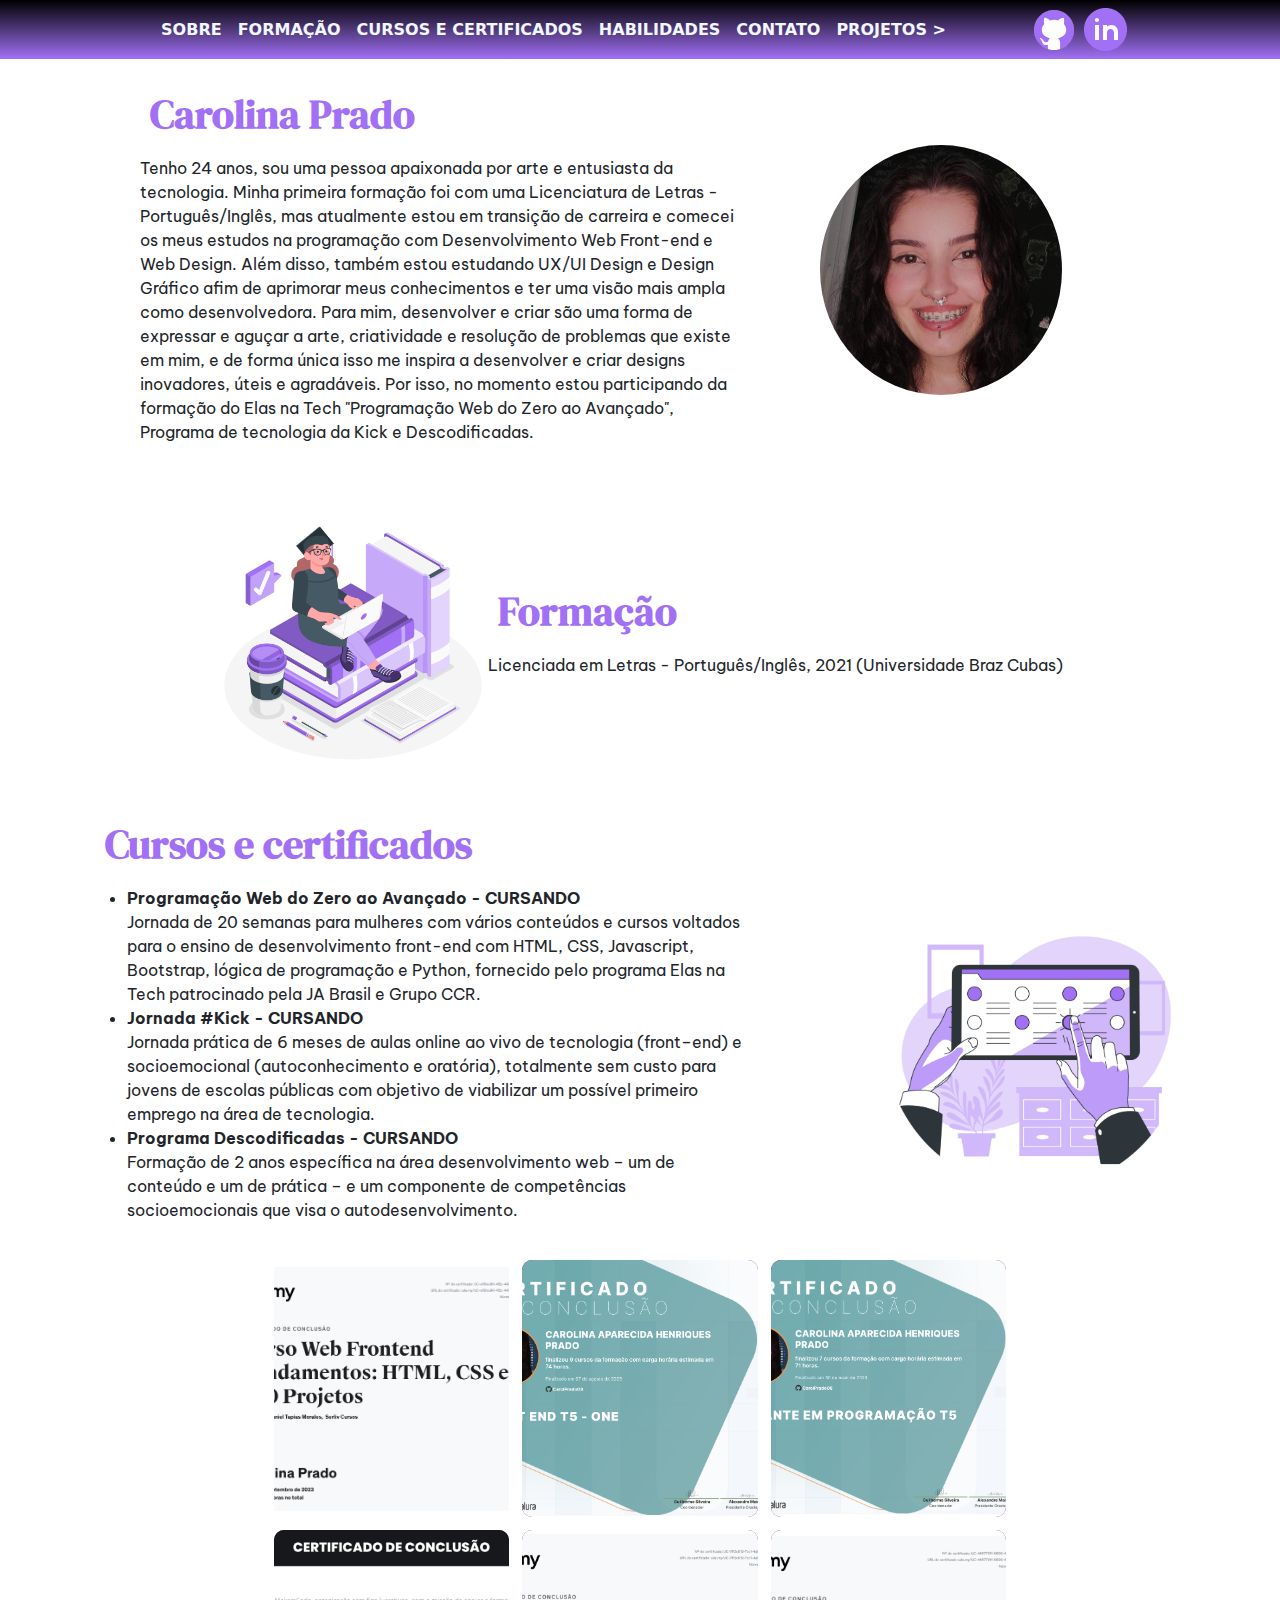
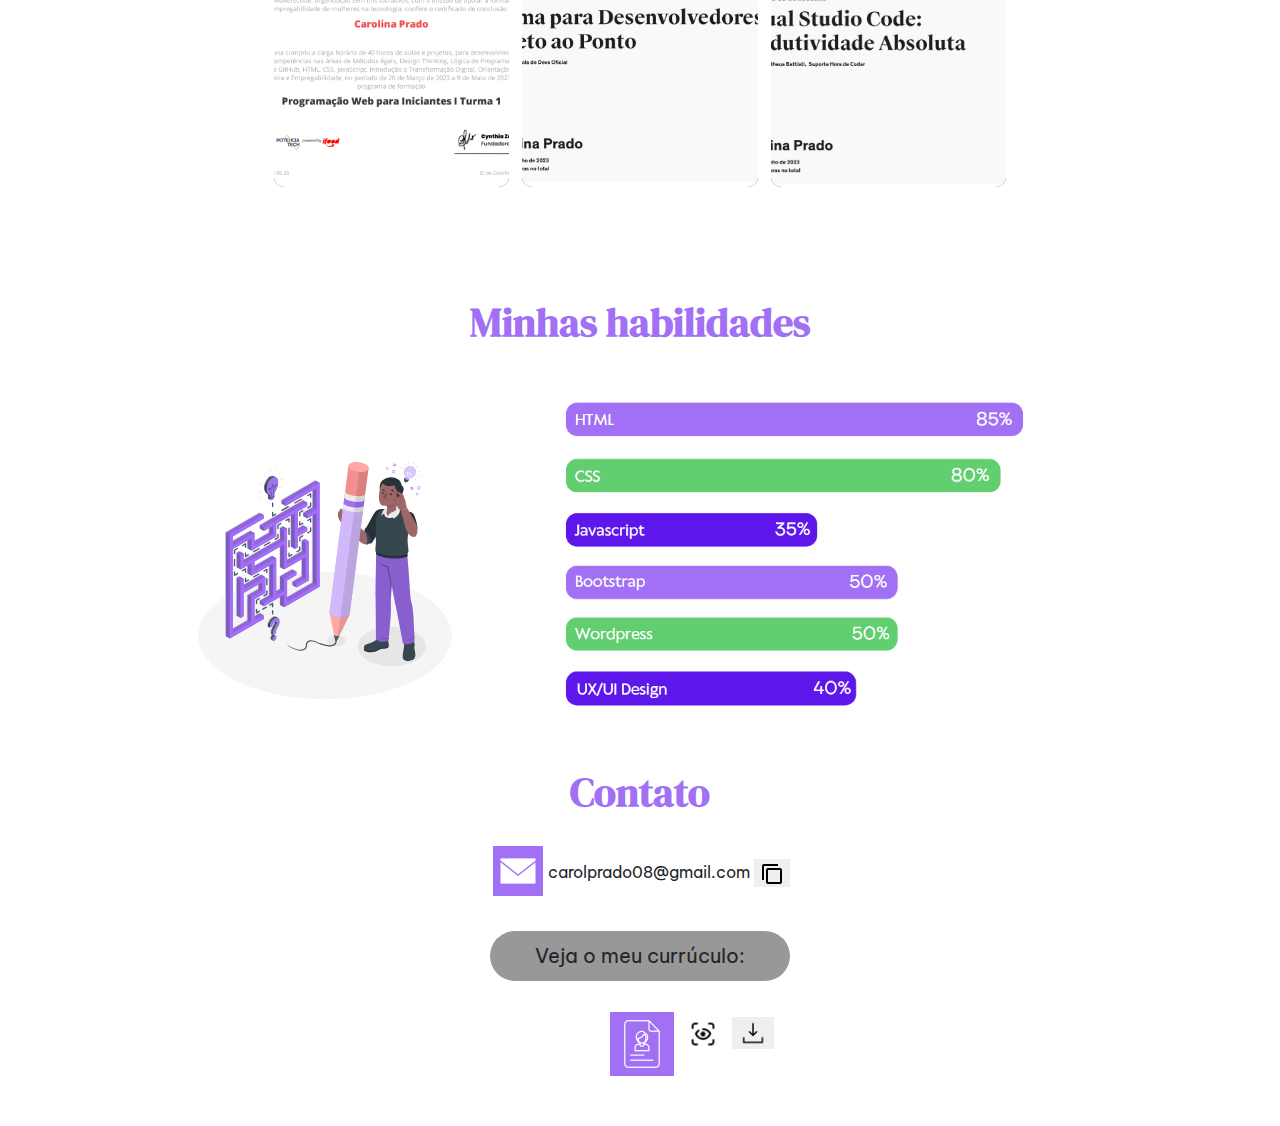
==== index.html @ a7ae8fd6 "concerto da galeria de certificados" ====
<!DOCTYPE html>
<html lang="pt-br">
<head>
    <meta charset="UTF-8">
    <meta name="viewport" content="width=device-width, initial-scale=1.0">

    <title>Portifólio</title>

    <link rel="stylesheet" href="css/bootstrap.min.css">
    <script src="js/bootstrap.bundle.min.js"></script>

    <link rel="stylesheet" href="css/style.css">
    <script src="js/galeria-modal.js" defer></script>
    <script src="js/index.js"></script>

</head>

<body>

     <nav class="navbar navbar-expand-lg" style="background-image: linear-gradient( #000000, #A170F5); position: fixed; top: 0; left: 0;  width: 100%;">
            <div class="container">
    
                
    
                <button class="navbar-toggler" type="button" data-bs-toggle="collapse" data-bs-target="#nav_link" aria-controls="nav_link" aria-expanded="false" aria-label="Toggle navigation">
                    <span class="navbar-toggler-icon"></span>
                </button>
    
                <div class="collapse navbar-collapse" id="nav_link">
                    <ul class="navbar-nav">
    
                        <li class="nav-item">
                            <a href="#sobre_mim" class="nav-link">SOBRE</a>
                        </li>
                        <li class="nav-item">
                            <a href="#formacao" class="nav-link">FORMAÇÃO</a>
                        </li>
                        <li class="nav-item">
                            <a href="#cursos" class="nav-link">CURSOS E CERTIFICADOS</a>
                        </li>
                        <li class="nav-item">
                            <a href="#habilidades" class="nav-link">HABILIDADES</a>
                        </li>
                        <li class="nav-item">
                            <a href="#contatos" class="nav-link">CONTATO</a>
                        </li>
                        <li class="nav-item">
                            <a href="projetos.html" class="nav-link last">PROJETOS ></a>
                        </li>
                    </ul>

                    <a href="https://github.com/CarolPrado08" target="_blank" rel="noopener noreferrer"><img src="img/github-icon.png" class="icon-in"></a>
                    <a href="https://www.linkedin.com/in/carolina-prado-3954a4195/" target="_blank" rel="noopener noreferrer"><img src="img/linkedin-icon.png" class="icon-git"></a>
    
                </div>
            </div>
        </nav>

        <!-- Sobre mim: -->

        <div id="sobre_mim">
            <div>
                <h1 class="title">Carolina Prado</h1>
                <p class="text_sobre-mim">Tenho 24 anos, sou uma pessoa apaixonada por arte e entusiasta da tecnologia. Minha primeira formação foi com uma Licenciatura de Letras - Português/Inglês, mas atualmente estou em transição de carreira e comecei os meus estudos na programação com Desenvolvimento Web Front-end e Web Design. Além disso, também estou estudando UX/UI Design e Design Gráfico afim de aprimorar meus conhecimentos e ter uma visão mais ampla como desenvolvedora. Para mim, desenvolver e criar são uma forma de expressar e aguçar a arte, criatividade e resolução de problemas que existe em mim, e de forma única isso me inspira a desenvolver e criar designs inovadores, úteis e agradáveis. Por isso, no momento estou participando da formação do Elas na Tech "Programação Web do Zero ao Avançado", Programa de tecnologia da Kick e Descodificadas.
                </p>
            </div>
            <img src="img/minha-foto.jpeg" class="my-photo" alt="Foto de perfil: Carolina Prado">
        </div>

        <div id="formacao">
            <img src="img/img-estudante.png" class="img-estudante" alt="ilustração de uma studante sentada em uma pilha de livros ">
            <div class="text-formacao">
                <h1 class="title">Formação</h1>
                <p>Licenciada em Letras - Português/Inglês, 2021 (Universidade Braz Cubas)</p>
            </div>
        </div>

        <!-- Cursos e certificados -->

        <div id="cursos">
            <div class="text-cursos">
                <h1 class="title">Cursos e certificados</h1>

                <ul>
                    <li> 
                        <span>Programação Web do Zero ao Avançado - CURSANDO </span> <br>
                        Jornada de 20 semanas para mulheres com vários conteúdos e cursos voltados para o ensino de desenvolvimento front-end com HTML, CSS, Javascript, Bootstrap, lógica de programação e Python, fornecido pelo programa Elas na Tech patrocinado pela JA Brasil e Grupo CCR.
                    </li>

                    <li> 
                        <span>Jornada #Kick - CURSANDO </span> <br>
                        Jornada prática de 6 meses de aulas online ao vivo de tecnologia (front–end) e socioemocional (autoconhecimento e oratória), totalmente sem custo para jovens de escolas públicas com objetivo de viabilizar um possível primeiro emprego na área de tecnologia. 
                    </li>

                    <li>
                        <span> Programa Descodificadas - CURSANDO </span> <br>
                        Formação de 2 anos específica na área desenvolvimento web – um de conteúdo e um de prática – e um componente de competências socioemocionais que visa o autodesenvolvimento.
                    </li>
                </ul>
                
            </div>
            <img src="img/img-cursos.png" class="img-cursos" alt="ilustração de uma mão segurando um celular e tocando na tela">
        </div>

        <!-- Galeria de certificados -->

        <div class="galeria-modal" onclick="fecharGaleria()">
            <span>X</span>
            <img src="" alt="">
        </div>

        <section>
            <div class="galeria">
                <div class="single-galeria">
                    <img src="img/certificado-01.png" alt="" onclick="abrirGaleria('img/certificado-01.png')">
                </div>
                <div class="single-galeria">
                    <img src="img/certificado-02.png" alt="" onclick="abrirGaleria('img/certificado-02.png')">
                </div>
                <div class="single-galeria">
                    <img src="img/certificado-03.png" alt="" onclick="abrirGaleria('img/certificado-03.png')">
                </div>
                <div class="single-galeria">
                    <img src="img/certificado-04.png" alt="" onclick="abrirGaleria('img/certificado-04.png')">
                </div>
                <div class="single-galeria">
                    <img src="img/certificado-05.png" alt="" onclick="abrirGaleria('img/certificado-05.png')">
                </div>
                <div class="single-galeria">
                    <img src="img/certificado-06.png" alt="" onclick="abrirGaleria('img/certificado-06.png')">
                </div>
                
            </div>
        </section>

        <!-- Habilidades -->

        <h1 id="habilidades" class="title title_habilidades">Minhas habilidades</h1>

    
            <div class="img_habilidades">
                <img src="img/Img-lapis.svg" class="img-lapis" alt="">
                <img src="img/Gráfico.png" class="img-grafico" alt="">
            </div>


        <!-- Meus contatos -->

        <h1 id="contatos" class="title title_contatos"> Contato </h1>


        <div class="meus_contatos">
            <div class="icones-contatos">
                <a href="carolprado08@gmail.com" target="_blank"><img class="icone-do-email" src="img/email.png" alt="ícone de E-mail"></a>
                <span id="meu-email">carolprado08@gmail.com <button class="button-copy" onclick="copiarTexto()"><img src="img/icone-de-copiar.png" alt=""></button></span>
            </div>
        </div>

        <!-- Currículo -->

        <div class="curriculo-bg">
        <p class="curriculo-frase">Veja o meu currúculo:</p>
            <div class="icones-curriculo">
                <img src="img/icone-curriculo.png" class="icone-meu-curriculo" alt="ícone de currículo">
                <a href="curriculo-pdf.html" target="_blank"><img src="img/icone-visualizar.png" class="icone-visualizar" alt="icone de olho para visualizar currículo"></a> 
                <a href="img/curriculo-pasta/Curriculo-Dev-Carolina-Prado.pdf" download><button  class="icone-down-container"><img class="icone-down" src="img/download-icone.png" alt="botão de fazer download"></button></a>   
            </div>
        </div>
        

    
    
</body>
</html>
---- css/style.css ----
@import url('https://fonts.googleapis.com/css2?family=Be+Vietnam+Pro&family=DM+Serif+Display&display=swap');



 
.container{
    display: flex;
    justify-content: center;
   
}

#nav_link{
    justify-content: center;
    font-weight: bold;
    
}


.logo-name{
    width: 40px;
    border-radius: 50%;
    /* margin-left: 400px; */
    margin-right: 0;
}




.nav-item a{
    color: aliceblue;
   
}

.nav-item a:active{
    color: green;
}
.nav-item a:hover{
    text-decoration: underline;
    color: #61CE70;
    
}

.icon-in{
    margin-left: 80px;
    margin-right: 10px;

}

.icon-in:hover{
    transform: scale(1.3);
}

.icon-git:hover{
    transform: scale(1.3);
}


/* parte 01: sobre mim */

#sobre_mim{
    display: flex;
    margin: auto;
    max-width: 1000px;
    margin-top: 80px

}

.title{
    font-family: 'DM Serif Display', serif;
    color: #A170F5;
    font-weight: bold;
    padding: 10px;
}
.text_sobre-mim{
    width: 600px;
    line-height: 1.5;
    font-family: 'Be Vietnam Pro', sans-serif;
}
.my-photo{
    max-width: 250px;
    height: 250px;
    border-radius: 50%;
    margin: 65px 0px 0px 80px

}

/* Formação */

#formacao{
    display: flex;
    justify-content: center;
    align-items: center;
    margin: 40px;
    
}

.text-formacao{
    display: flex;
    flex-direction: column;
}

.text-formacao p{
    font-family: 'Be Vietnam Pro', sans-serif;
}

.img-estudante{
    width: 270px;
}

/* Cursos */

#cursos{
    display: flex;
    justify-content: center;
}

.text-cursos{
    display: flex;
    flex-direction: column;
    font-family: 'Be Vietnam Pro', sans-serif;
}

.text-cursos ul{
    max-width: 650px;
}

.text-cursos span{
    font-weight: bold;
}

.img-cursos{
    width: 300px;
    height: 300px;
    margin-left: 140px;
    margin-top: 80px;
}



/* Galeria de Certificados */

div.galeria-modal{
    width: 100%;
    height: 100%;
    background-color: rgba(0, 0, 0, 0.508);
    position: absolute;
    top: 1200px;
    left: 0;  
    padding: 4%;
    visibility: hidden;
}

div.galeria-modal span{
    position: absolute;
    top: 20px;
    right: 20px;
    font-size: 22px;
    color: rgb(199, 85, 85);
}

div.galeria-modal img{
    width: 100%;
    height: 100%;
    object-fit: contain;
}


section{
    min-height: 70vh;
    width: 100%;
    padding-left: 252px;
    padding-right: 252px;
}

div.galeria{
    width: 100%;
    padding: 2%;

    display: grid;
    grid-template-columns: repeat(3, 1fr);
    grid-auto-rows: 30vh;
}

div.galeria div.single-galeria{
    background-color: purple;
    border-radius: 10px;
    margin: 0.5vw;
    overflow: hidden;
}

.h-2{
    grid-row: span 2;
}

.w-2{
    grid-column: span 2;
}

div.galeria div.single-galeria img{
    width: 100%;
    height: 100%;
    object-fit: cover;
    cursor: pointer;
    transition: transform 0.25s ease-in-out;
}

div.galeria div.single-galeria img:hover{
    transform: scale(1.1);
}


/* Resposividade Geleria */

@media screen and (max-width: 764px) {
    section{
        padding-left: 0px;
        padding-right: 0px;
    }
    div.galeria{
        grid-template-columns: repeat(2, 1fr);
        grid-auto-rows: 15vh;
    }
}



/* Habilidades */


.title_habilidades{
    text-align: center;
    margin-top: 20px;
    margin-bottom: 20px;
}

.img_habilidades{
    display: flex;
    justify-content: center;
}

.img-lapis{
    width: 280px;
    margin-top: 30px;
}

.img-grafico{
    width: 550px;
    margin-left: 80px;
}


/* Contatos */

.title_contatos{
    text-align: center;
    margin-top: 20px;
    margin-bottom: 20px;
}

.meus_contatos{
    display: flex;
    flex-direction: column;
    justify-content: left;
    align-items: center;
    gap: 20px;
    font-family: 'Be Vietnam Pro', sans-serif;
    margin: 0 auto;
    
}

.icones-contatos{
    display: flex;
    align-items: center;
   

}

.icone-do-linkedin{
    margin-left: 5px;
    margin-bottom: 5px;
    margin-right: 5px;
}

.linkedin-link:hover{
    background-color: gray;
}

.icone-do-email{
    margin-left: 2px;
    margin-bottom: 5px;
    margin-right: 5px;
    cursor: default;
}

.curriculo-bg{
    background-color: rgb(152, 152, 152);
    align-items: center;
    width: 300px;
    height: 50px;
    margin: auto;
    margin-top: 30px;
    border-radius: 25px;
    justify-content: center;
}

.curriculo-frase{
    text-align: center;
    font-size: 20px;
    font-family: 'Be Vietnam Pro', sans-serif;
    align-content: center;
    padding: 10px;
    
}

.button-copy{
    border: none;
    background-color: none;
}

.button-copy:hover{
    background-color: gray;
}

.icone-meu-curriculo{
    margin-left: 120px;
    margin-bottom: 50px;
    margin-top: 15px;
}

.icone-down-container{
    margin-left: 10px;
    margin-top: 20px;
    border: none;
   
}

.icone-down{
    width: 30px;
}

.icone-down:hover{
    background-color: gray;
}
.icones-curriculo{
    display: flex;
}

.icone-visualizar{
    margin-left: 10px;
    margin-top: 18px;
    width: 38px;
}

.icone-visualizar:hover{
    background-color: gray;
}
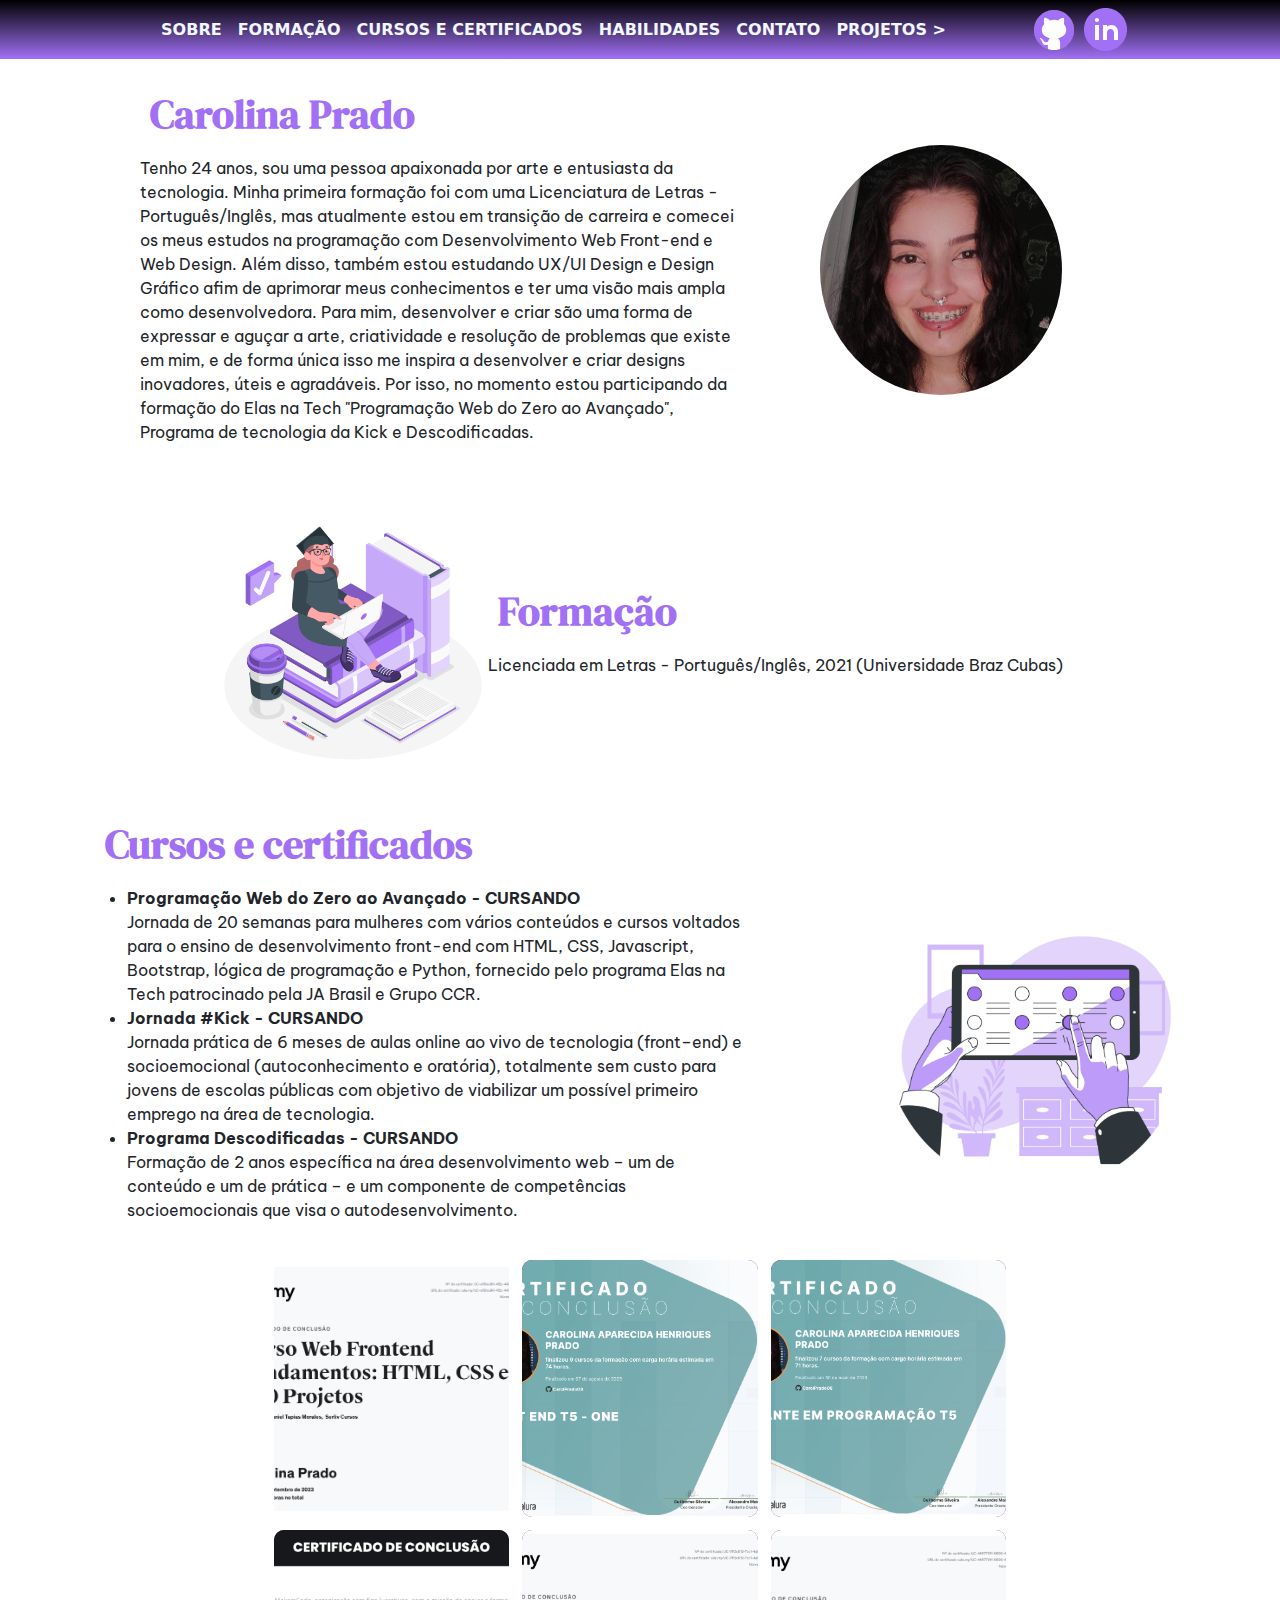
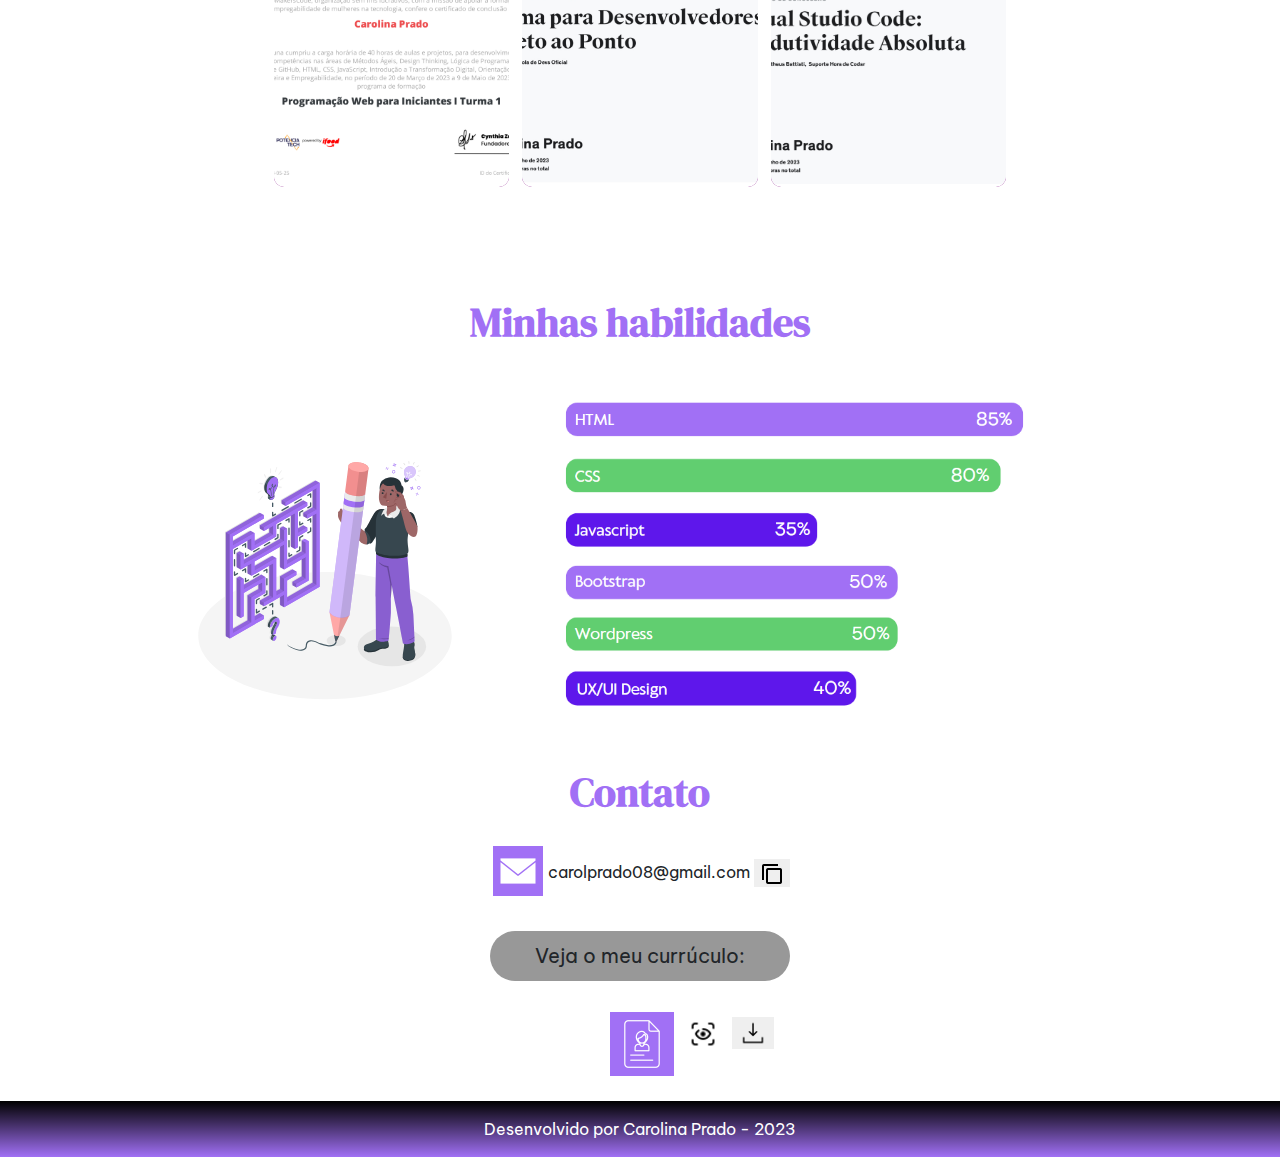
==== commit 7f3fdf98: "footer e responsividade" ====
--- a/index.html
+++ b/index.html
@@ -10,6 +10,7 @@
     <script src="js/bootstrap.bundle.min.js"></script>
 
     <link rel="stylesheet" href="css/style.css">
+    <link rel="stylesheet" href="css/responsividade.css">
     <script src="js/galeria-modal.js" defer></script>
     <script src="js/index.js"></script>
 
@@ -66,6 +67,8 @@
             </div>
             <img src="img/minha-foto.jpeg" class="my-photo" alt="Foto de perfil: Carolina Prado">
         </div>
+
+        <!-- formação -->
 
         <div id="formacao">
             <img src="img/img-estudante.png" class="img-estudante" alt="ilustração de uma studante sentada em uma pilha de livros ">
@@ -128,8 +131,7 @@
                 </div>
                 <div class="single-galeria">
                     <img src="img/certificado-06.png" alt="" onclick="abrirGaleria('img/certificado-06.png')">
-                </div>
-                
+                </div>  
             </div>
         </section>
 
@@ -166,7 +168,13 @@
                 <a href="img/curriculo-pasta/Curriculo-Dev-Carolina-Prado.pdf" download><button  class="icone-down-container"><img class="icone-down" src="img/download-icone.png" alt="botão de fazer download"></button></a>   
             </div>
         </div>
+
+        <br><br><br><br><br>
         
+
+        <footer>
+            <p>Desenvolvido por Carolina Prado - 2023</p>
+        </footer>
 
     
     
--- a/css/style.css
+++ b/css/style.css
@@ -209,18 +209,7 @@
 }
 
 
-/* Resposividade Geleria */
-
-@media screen and (max-width: 764px) {
-    section{
-        padding-left: 0px;
-        padding-right: 0px;
-    }
-    div.galeria{
-        grid-template-columns: repeat(2, 1fr);
-        grid-auto-rows: 15vh;
-    }
-}
+
 
 
 
@@ -353,4 +342,18 @@
 
 .icone-visualizar:hover{
     background-color: gray;
+}
+
+/* footer */
+
+footer{
+    background-image: linear-gradient( #000000, #A170F5);
+    padding: 8px;
+    text-align: center;
+    color: #fff;
+}
+
+footer p{
+    font-family: 'Be Vietnam Pro', sans-serif;
+    margin: 8px;
 }--- a/css/responsividade.css
+++ b/css/responsividade.css
@@ -0,0 +1,111 @@
+
+
+@media screen and (max-width: 800px) {
+    
+
+/* navbar */
+
+
+.navbar-nav{
+    text-align: center;
+}
+
+.icon-in{
+    margin-left: 130px;
+    margin-top: 10px;
+   
+   
+}
+
+.icon-git{
+
+}
+
+/* sobre mim */
+
+#sobre_mim{
+    display: flex;
+    flex-direction: column;
+}
+
+.my-photo {
+    order: -1; 
+    margin: 0 auto;
+  }
+
+  .title{
+    text-align: center;
+    margin-top: 10px;
+    
+  }
+
+  .text_sobre-mim{
+    width: 100%;
+    text-align: justify;
+    padding: 15px;
+}
+
+/* Formação */
+
+#formacao{
+    display: flex;
+    flex-direction: column;
+    text-align: center;
+    margin: 0px;
+    padding: 12px;
+}
+
+/* Cursos */
+
+#cursos{
+    display: flex;
+    flex-direction: column;
+}
+
+.img-cursos{
+    display: none;
+}
+
+/* Resposividade Geleria */
+
+@media screen and (max-width: 764px) {
+    section{
+        min-height: max-content;
+        padding-left: 0px;
+        padding-right: 0px;
+    }
+    div.galeria{
+        grid-template-columns: repeat(2, 1fr);
+        grid-auto-rows: 15vh;
+    }
+}
+
+/* Habilidades */
+
+.title_habilidades{
+    text-align: center;
+    margin-top: 20px;
+    margin-bottom: 20px;
+}
+
+.img-lapis{
+    display: none;
+    
+}
+
+.img-grafico{
+    width: 100%;
+    margin-left: 0px;
+    margin: auto;
+    padding-left: 10px;
+}
+
+
+/* footer*/
+
+footer p{
+  font-size: 15px;
+}
+}
+
+
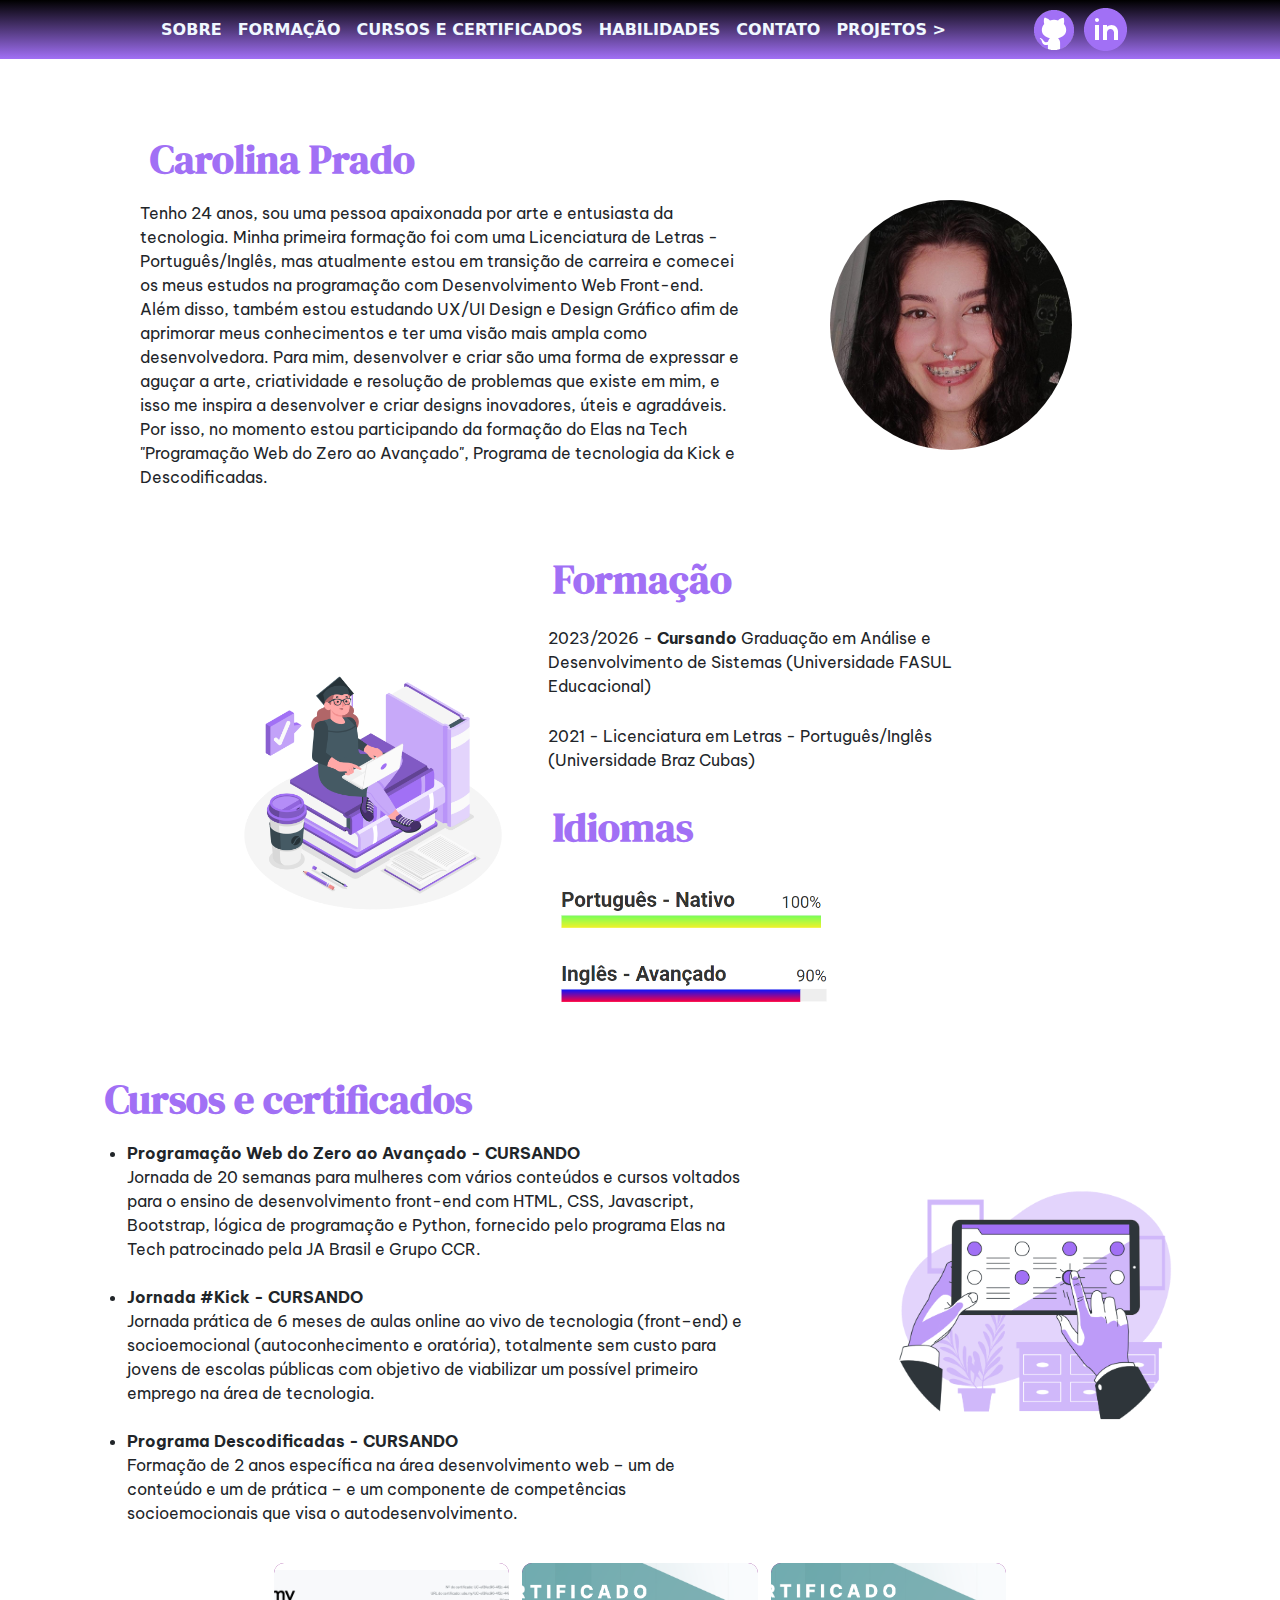
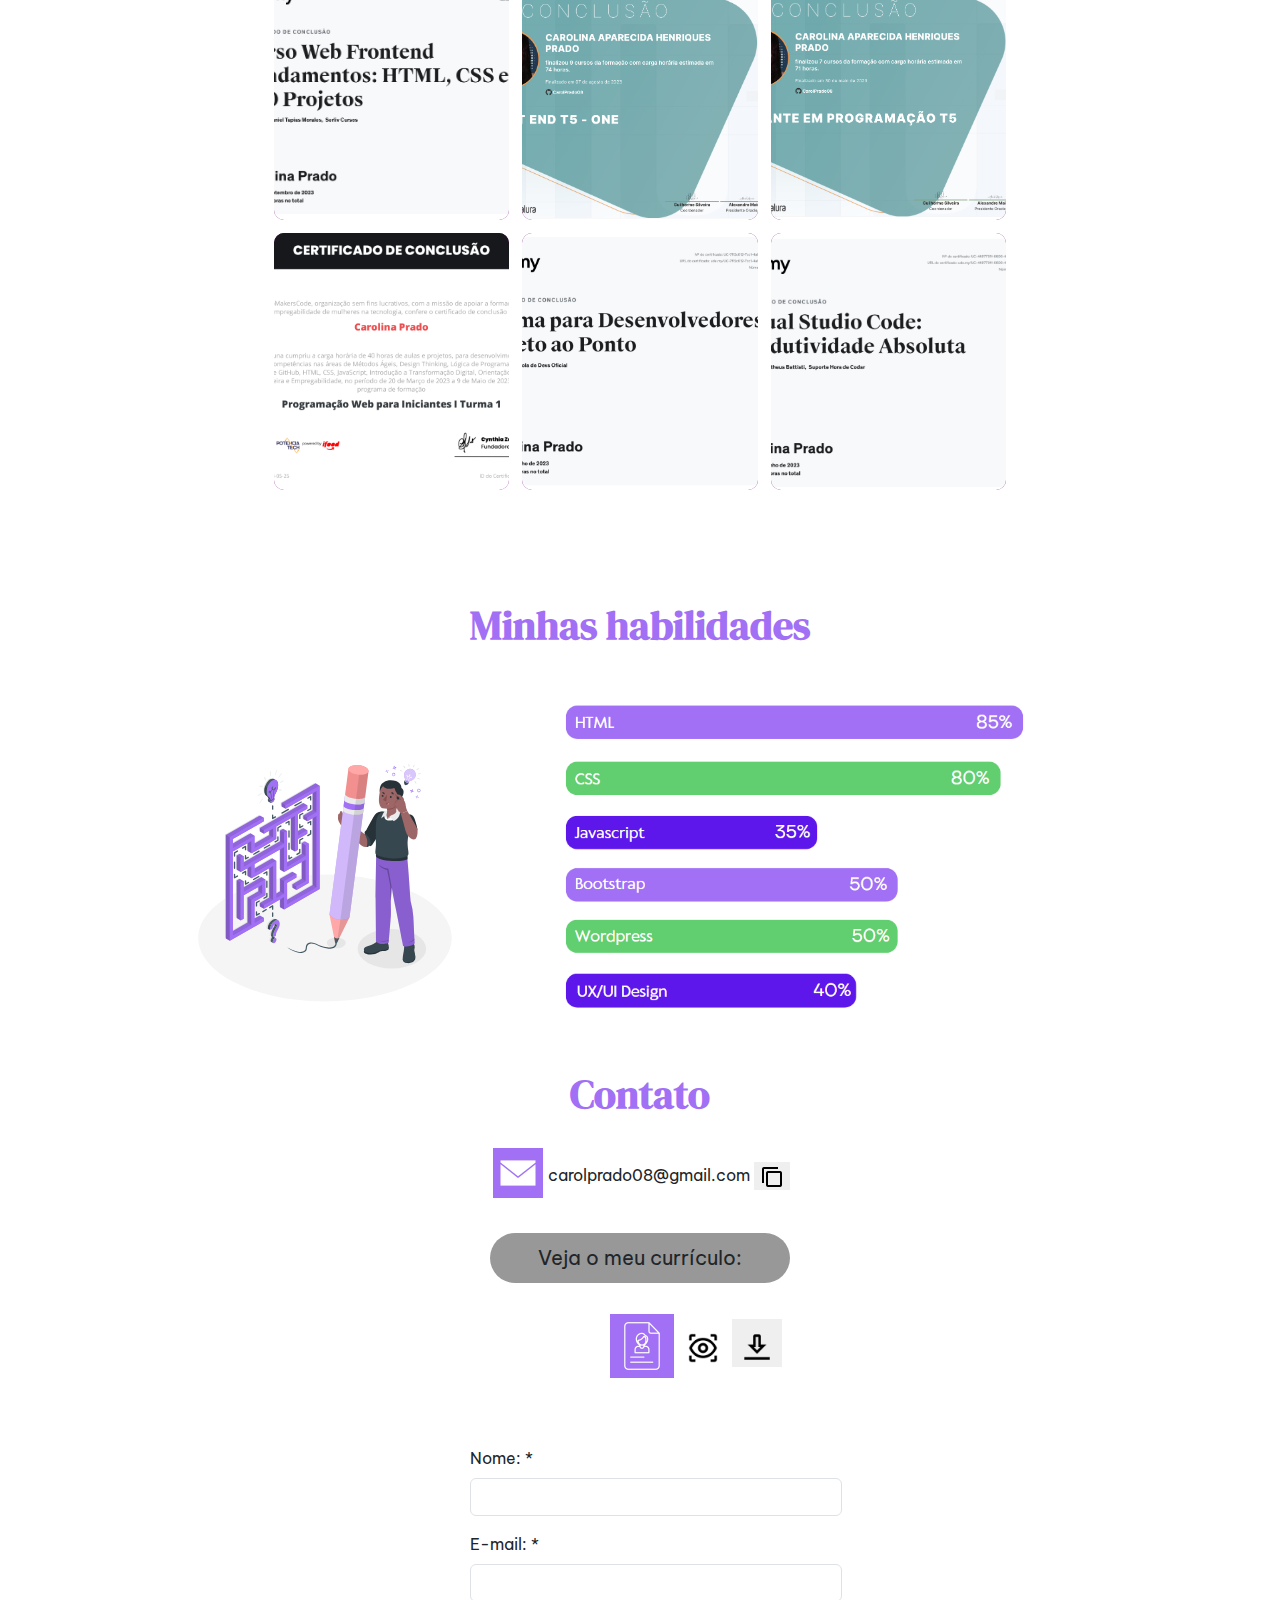
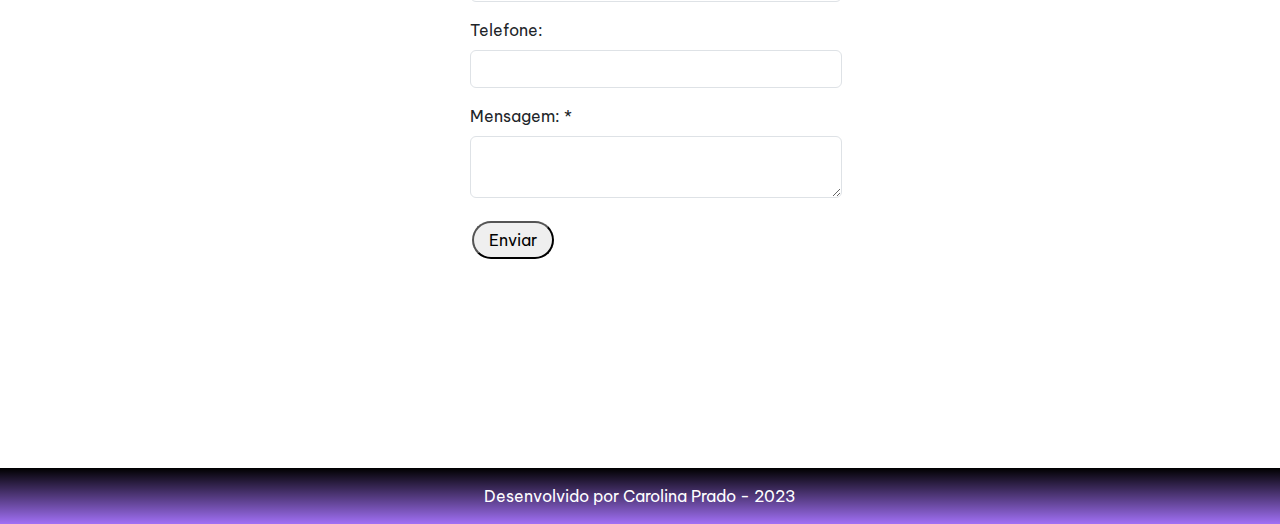
==== commit d71adbf9: "form" ====
--- a/index.html
+++ b/index.html
@@ -61,8 +61,8 @@
 
         <div id="sobre_mim">
             <div>
-                <h1 class="title">Carolina Prado</h1>
-                <p class="text_sobre-mim">Tenho 24 anos, sou uma pessoa apaixonada por arte e entusiasta da tecnologia. Minha primeira formação foi com uma Licenciatura de Letras - Português/Inglês, mas atualmente estou em transição de carreira e comecei os meus estudos na programação com Desenvolvimento Web Front-end e Web Design. Além disso, também estou estudando UX/UI Design e Design Gráfico afim de aprimorar meus conhecimentos e ter uma visão mais ampla como desenvolvedora. Para mim, desenvolver e criar são uma forma de expressar e aguçar a arte, criatividade e resolução de problemas que existe em mim, e de forma única isso me inspira a desenvolver e criar designs inovadores, úteis e agradáveis. Por isso, no momento estou participando da formação do Elas na Tech "Programação Web do Zero ao Avançado", Programa de tecnologia da Kick e Descodificadas.
+                <h1 class="title meu_nome">Carolina Prado</h1>
+                <p class="text_sobre-mim">Tenho 24 anos, sou uma pessoa apaixonada por arte e entusiasta da tecnologia. Minha primeira formação foi com uma Licenciatura de Letras - Português/Inglês, mas atualmente estou em transição de carreira e comecei os meus estudos na programação com Desenvolvimento Web Front-end. Além disso, também estou estudando UX/UI Design e Design Gráfico afim de aprimorar meus conhecimentos e ter uma visão mais ampla como desenvolvedora. Para mim, desenvolver e criar são uma forma de expressar e aguçar a arte, criatividade e resolução de problemas que existe em mim, e isso me inspira a desenvolver e criar designs inovadores, úteis e agradáveis. Por isso, no momento estou participando da formação do Elas na Tech "Programação Web do Zero ao Avançado", Programa de tecnologia da Kick e Descodificadas.
                 </p>
             </div>
             <img src="img/minha-foto.jpeg" class="my-photo" alt="Foto de perfil: Carolina Prado">
@@ -74,7 +74,10 @@
             <img src="img/img-estudante.png" class="img-estudante" alt="ilustração de uma studante sentada em uma pilha de livros ">
             <div class="text-formacao">
                 <h1 class="title">Formação</h1>
-                <p>Licenciada em Letras - Português/Inglês, 2021 (Universidade Braz Cubas)</p>
+                <p>2023/2026 - <span class="bold">Cursando</span> Graduação em Análise e Desenvolvimento de Sistemas (Universidade FASUL Educacional)</p>
+                <p>2021 - Licenciatura em Letras - Português/Inglês (Universidade Braz Cubas)</p>
+                <h1 class="title">Idiomas</h1>
+                <img class="img-idiomas" src="img/idiomas-barras.png">
             </div>
         </div>
 
@@ -89,11 +92,13 @@
                         <span>Programação Web do Zero ao Avançado - CURSANDO </span> <br>
                         Jornada de 20 semanas para mulheres com vários conteúdos e cursos voltados para o ensino de desenvolvimento front-end com HTML, CSS, Javascript, Bootstrap, lógica de programação e Python, fornecido pelo programa Elas na Tech patrocinado pela JA Brasil e Grupo CCR.
                     </li>
+                    <br>
 
                     <li> 
                         <span>Jornada #Kick - CURSANDO </span> <br>
                         Jornada prática de 6 meses de aulas online ao vivo de tecnologia (front–end) e socioemocional (autoconhecimento e oratória), totalmente sem custo para jovens de escolas públicas com objetivo de viabilizar um possível primeiro emprego na área de tecnologia. 
                     </li>
+                    <br>
 
                     <li>
                         <span> Programa Descodificadas - CURSANDO </span> <br>
@@ -161,16 +166,42 @@
         <!-- Currículo -->
 
         <div class="curriculo-bg">
-        <p class="curriculo-frase">Veja o meu currúculo:</p>
+        <p class="curriculo-frase">Veja o meu currículo:</p>
             <div class="icones-curriculo">
                 <img src="img/icone-curriculo.png" class="icone-meu-curriculo" alt="ícone de currículo">
                 <a href="curriculo-pdf.html" target="_blank"><img src="img/icone-visualizar.png" class="icone-visualizar" alt="icone de olho para visualizar currículo"></a> 
-                <a href="img/curriculo-pasta/Curriculo-Dev-Carolina-Prado.pdf" download><button  class="icone-down-container"><img class="icone-down" src="img/download-icone.png" alt="botão de fazer download"></button></a>   
+                <a href="img/curriculo-pasta/Curriculo-Dev-Carolina-Prado2023.pdf" download><button  class="icone-down-container"><img class="icone-down" src="img/icone-download.png" alt="botão de fazer download"></button></a>   
             </div>
         </div>
 
         <br><br><br><br><br>
+
+        <section style="margin: 35px 0 0 210px;">
+            <div id="formulario-contatos">
+            
+                <form action="https://formsubmit.co/carolprado08@gmail.com" method="POST" data-form>
+                    <div class="col-6 p-md-2">
+                        <label for=name class="form-label">Nome: *</label>
+                            <input id="name" class="form-control" type="text" required>
+                    </div>
+                    <div class="col-6 p-md-2">
+                        <label for="email" class="form-label">E-mail: *</label>
+                            <input id="email" class="form-control" type="email" required>
+                    </div>
+                    <div class="col-6 p-md-2">
+                        <label for="tel" class="form-label">Telefone: </label>
+                            <input id="tel" class="form-control" type="tel">
+                    </div>
+                    <div class="col-6 p-md-2">
+                        <label for="mensagem" class="form-label">Mensagem: *</label>
+                        <textarea id="mensagem" class="form-control" required></textarea>
+                    </div>
+                    <button data-button type="submit" class="btn-dark hover-botton" target="_blank">Enviar</button>
+                </form>
+            </div>
+        </section>
         
+
 
         <footer>
             <p>Desenvolvido por Carolina Prado - 2023</p>
--- a/css/style.css
+++ b/css/style.css
@@ -54,6 +54,11 @@
     transform: scale(1.3);
 }
 
+.bold{
+    font-weight: bold;
+}
+
+
 
 /* parte 01: sobre mim */
 
@@ -71,6 +76,10 @@
     font-weight: bold;
     padding: 10px;
 }
+
+.meu_nome{
+    margin-top: 45px;
+}
 .text_sobre-mim{
     width: 600px;
     line-height: 1.5;
@@ -80,7 +89,7 @@
     max-width: 250px;
     height: 250px;
     border-radius: 50%;
-    margin: 65px 0px 0px 80px
+    margin: 120px 0px 0px 90px
 
 }
 
@@ -97,14 +106,21 @@
 .text-formacao{
     display: flex;
     flex-direction: column;
+    max-width: 500px;
 }
 
 .text-formacao p{
     font-family: 'Be Vietnam Pro', sans-serif;
+    padding: 5px;
 }
 
 .img-estudante{
     width: 270px;
+    margin-right: 35px;
+}
+
+.img-idiomas{
+    width: 300px;
 }
 
 /* Cursos */
@@ -324,7 +340,8 @@
 }
 
 .icone-down{
-    width: 30px;
+    width: 38px;
+    margin-top: 8px;
 }
 
 .icone-down:hover{
@@ -336,12 +353,29 @@
 
 .icone-visualizar{
     margin-left: 10px;
-    margin-top: 18px;
+    margin-top: 30px;
     width: 38px;
 }
 
 .icone-visualizar:hover{
     background-color: gray;
+}
+
+/* Formulário */
+
+
+#formulario-contatos{
+    font-family: 'Be Vietnam Pro', sans-serif;
+}
+
+.hover-botton{
+    border-radius: 25px;
+    padding: 5px 15px;
+    margin: 15px 10px;
+}
+.hover-botton:hover{
+    background-color: #A170F5;
+    
 }
 
 /* footer */
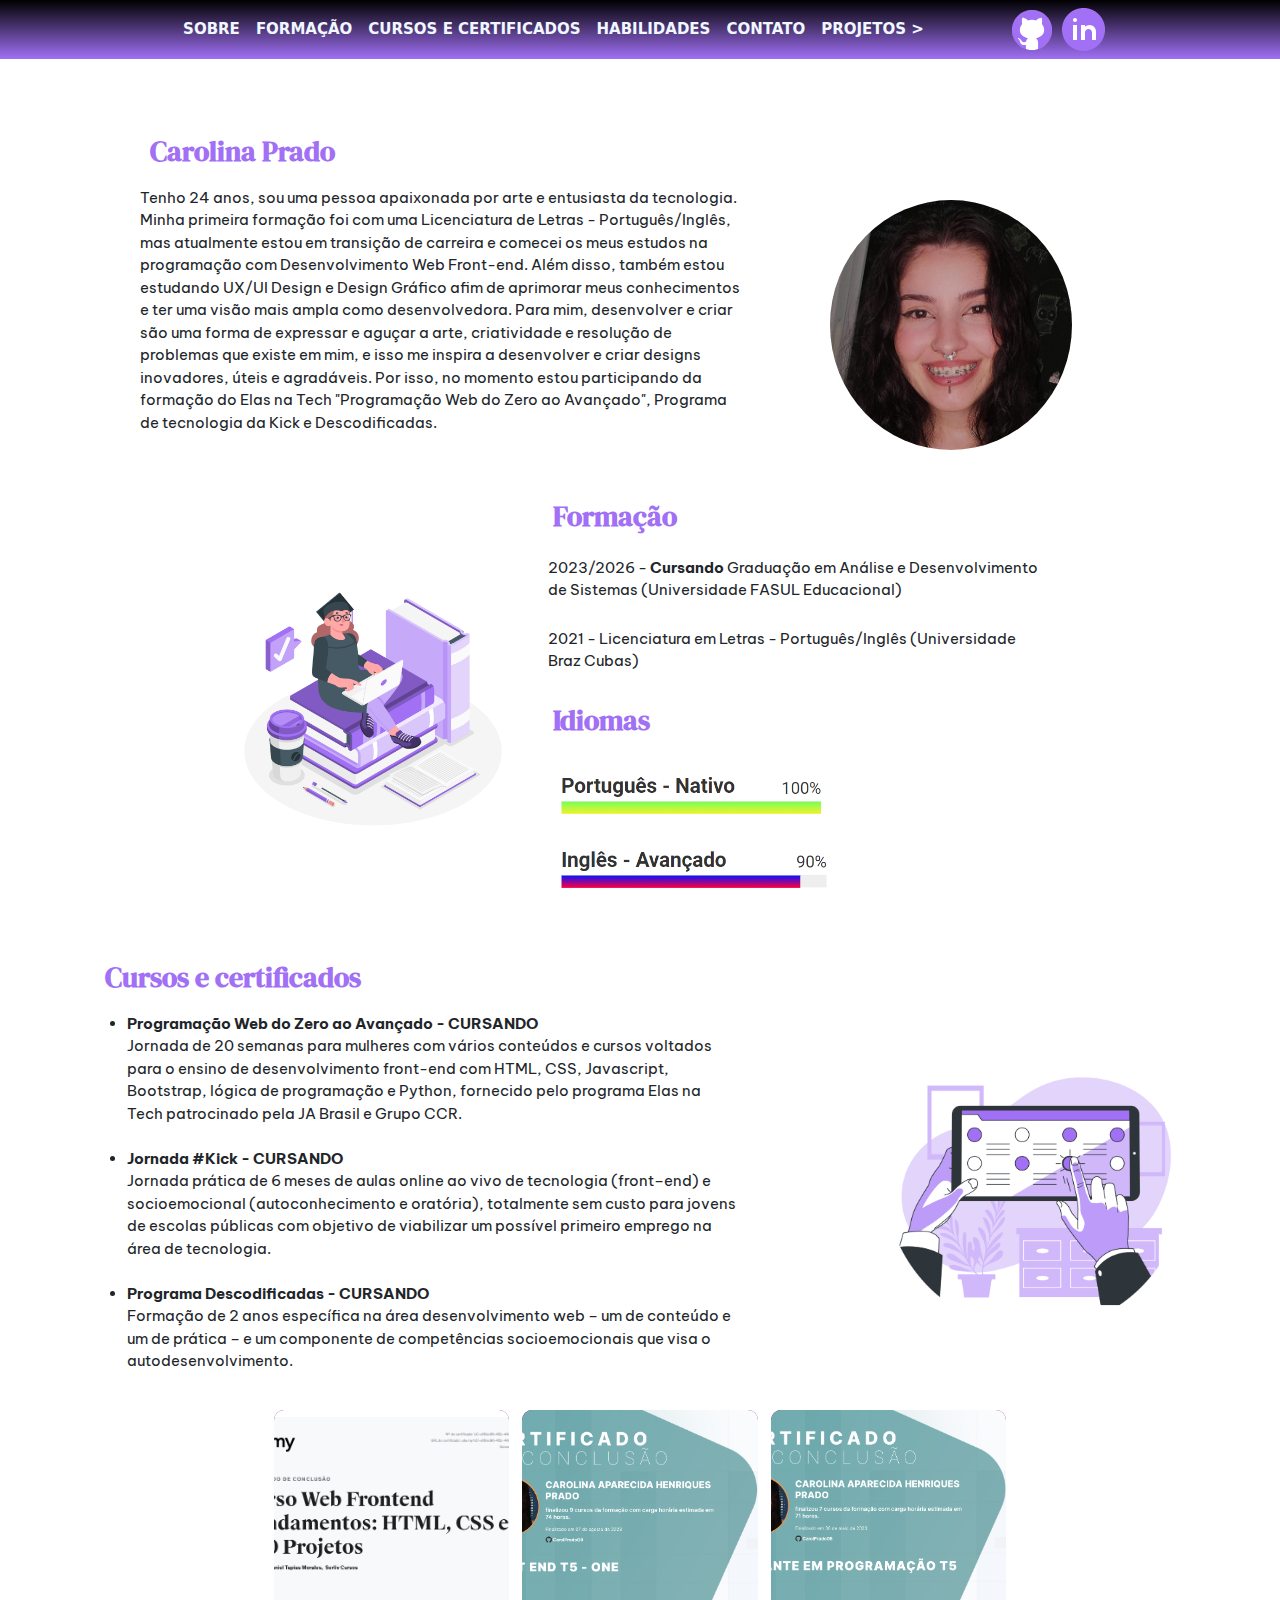
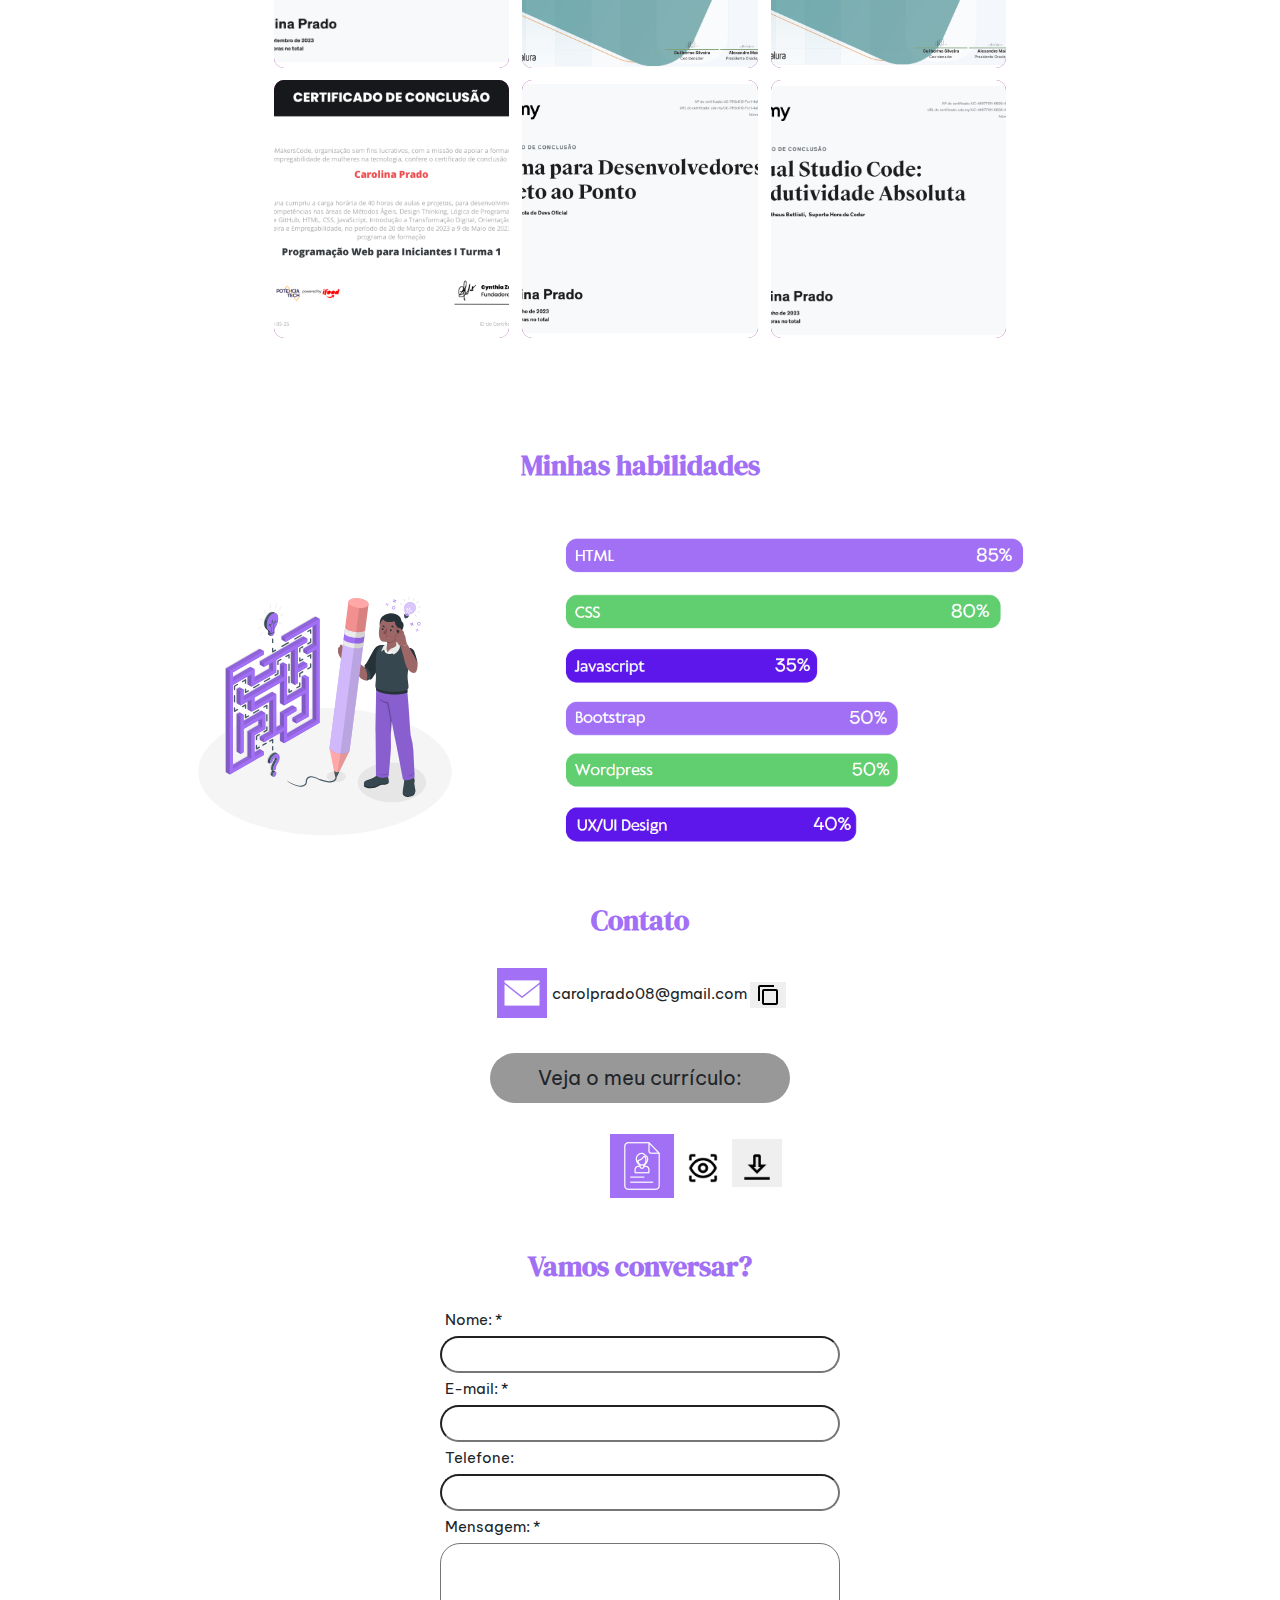
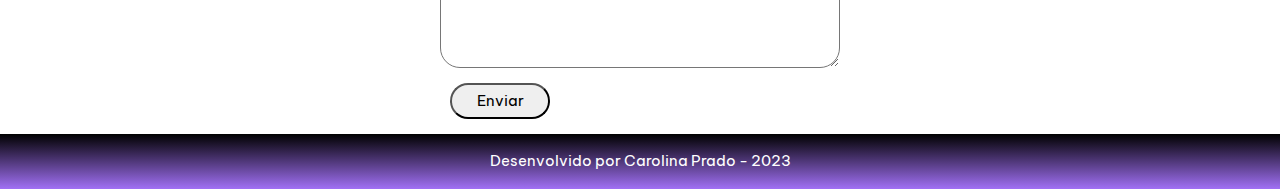
==== commit 85fc8ff8: "form funcional" ====
--- a/index.html
+++ b/index.html
@@ -176,32 +176,24 @@
 
         <br><br><br><br><br>
 
-        <section style="margin: 35px 0 0 210px;">
-            <div id="formulario-contatos">
-            
-                <form action="https://formsubmit.co/carolprado08@gmail.com" method="POST" data-form>
-                    <div class="col-6 p-md-2">
-                        <label for=name class="form-label">Nome: *</label>
-                            <input id="name" class="form-control" type="text" required>
-                    </div>
-                    <div class="col-6 p-md-2">
-                        <label for="email" class="form-label">E-mail: *</label>
-                            <input id="email" class="form-control" type="email" required>
-                    </div>
-                    <div class="col-6 p-md-2">
-                        <label for="tel" class="form-label">Telefone: </label>
-                            <input id="tel" class="form-control" type="tel">
-                    </div>
-                    <div class="col-6 p-md-2">
-                        <label for="mensagem" class="form-label">Mensagem: *</label>
-                        <textarea id="mensagem" class="form-control" required></textarea>
-                    </div>
-                    <button data-button type="submit" class="btn-dark hover-botton" target="_blank">Enviar</button>
-                </form>
-            </div>
-        </section>
+        <h1 class="title contact-title">Vamos conversar?</h1>
         
-
+            <form action="https://formsubmit.co/carolprado08@gmail.com" method="POST">
+                <div class="form-contact">
+                <label for="name">Nome: *</label>
+                <input type="text" name="name" required>
+                <label for="name">E-mail: *</label>
+                <input type="email" name="email" required>
+                <label for="tel">Telefone: </label>
+                <input type="number" name="tel">
+                <label for="message">Mensagem: *</label>
+                <textarea id="message" name="text" id="" cols="20" rows="5" required></textarea>
+                <button type="submit" class="btn-dark hover-botton">Enviar</button>
+                </div>
+            </form>
+        
+       
+       
 
         <footer>
             <p>Desenvolvido por Carolina Prado - 2023</p>
--- a/css/style.css
+++ b/css/style.css
@@ -1,7 +1,9 @@
  @import url('https://fonts.googleapis.com/css2?family=Be+Vietnam+Pro&family=DM+Serif+Display&display=swap');
 
 
-
+body{
+    font-size: 15px;
+}
  
 .container{
     display: flex;
@@ -73,6 +75,7 @@
 .title{
     font-family: 'DM Serif Display', serif;
     color: #A170F5;
+    font-size: 28px;
     font-weight: bold;
     padding: 10px;
 }
@@ -363,12 +366,36 @@
 
 /* Formulário */
 
-
-#formulario-contatos{
-    font-family: 'Be Vietnam Pro', sans-serif;
+.contact-title{
+    text-align: center;
+    padding: 5px;
+    margin-top: 30px;
+    margin-bottom: 15px;
+}
+
+.form-contact{
+    font-family: 'Be Vietnam Pro', sans-serif;
+    display: flex;
+    flex-direction: column;
+    width: 400px;
+    margin: auto;
+}
+
+.form-contact label{
+    padding: 5px;
+}
+
+.form-contact input, textarea{
+    border-radius: 20px;
+    padding: 5px;
+}
+
+.form-contact textarea:hover, input:hover{
+    border-color: #A170F5;
 }
 
 .hover-botton{
+    width: 100px;
     border-radius: 25px;
     padding: 5px 15px;
     margin: 15px 10px;
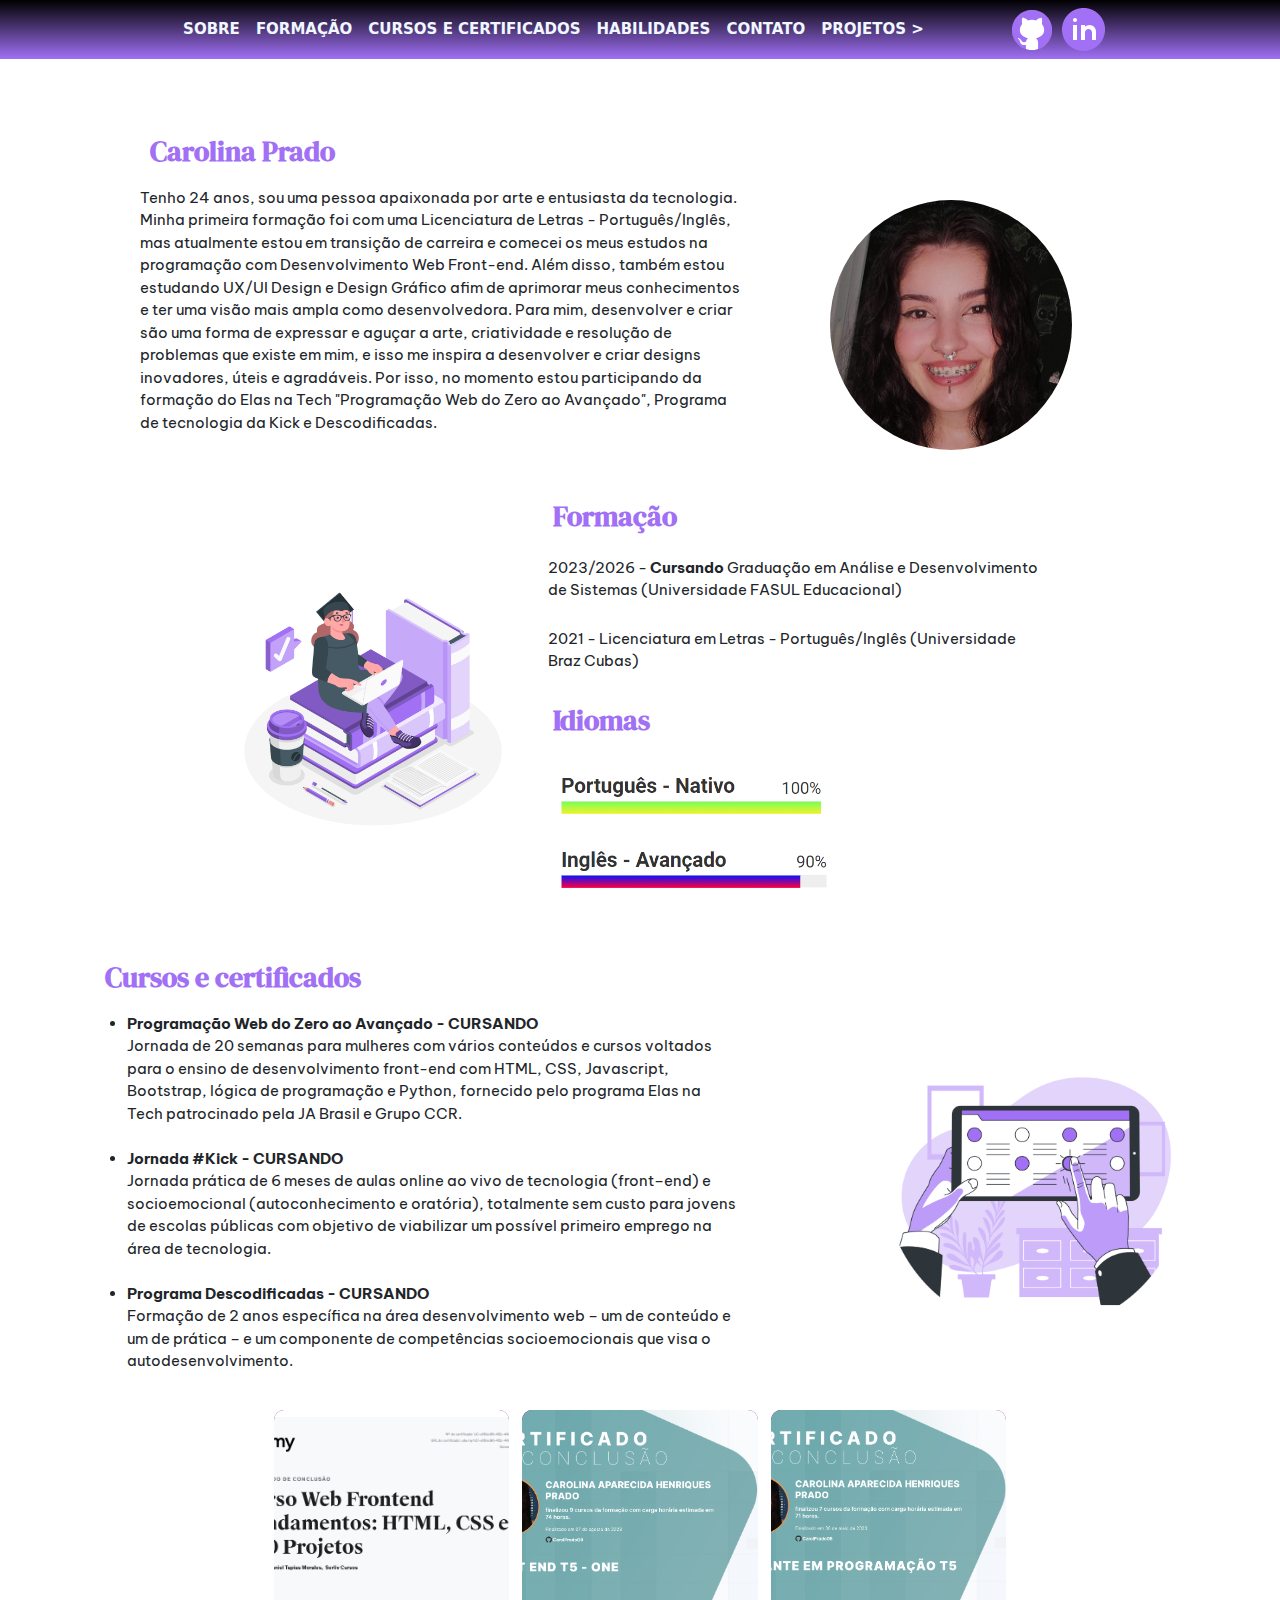
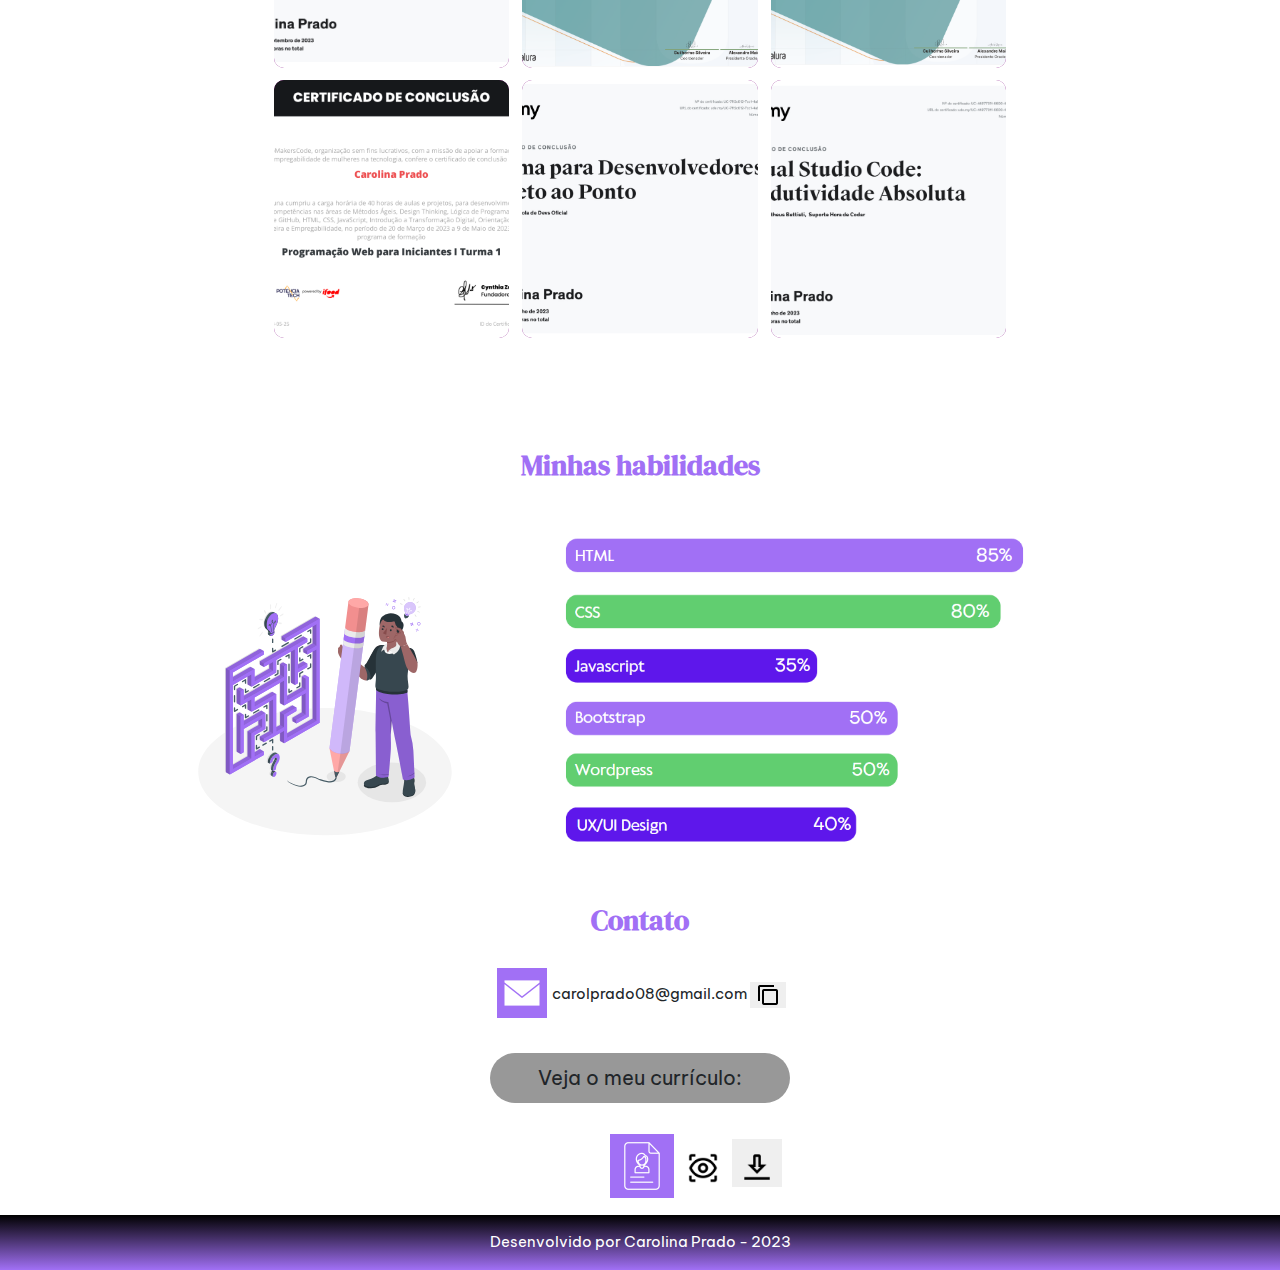
==== commit 7f58f5a6: "Update index.html" ====
--- a/index.html
+++ b/index.html
@@ -176,24 +176,6 @@
 
         <br><br><br><br><br>
 
-        <h1 class="title contact-title">Vamos conversar?</h1>
-        
-            <form action="https://formsubmit.co/carolprado08@gmail.com" method="POST">
-                <div class="form-contact">
-                <label for="name">Nome: *</label>
-                <input type="text" name="name" required>
-                <label for="name">E-mail: *</label>
-                <input type="email" name="email" required>
-                <label for="tel">Telefone: </label>
-                <input type="number" name="tel">
-                <label for="message">Mensagem: *</label>
-                <textarea id="message" name="text" id="" cols="20" rows="5" required></textarea>
-                <button type="submit" class="btn-dark hover-botton">Enviar</button>
-                </div>
-            </form>
-        
-       
-       
 
         <footer>
             <p>Desenvolvido por Carolina Prado - 2023</p>
@@ -202,4 +184,4 @@
     
     
 </body>
-</html>+</html>
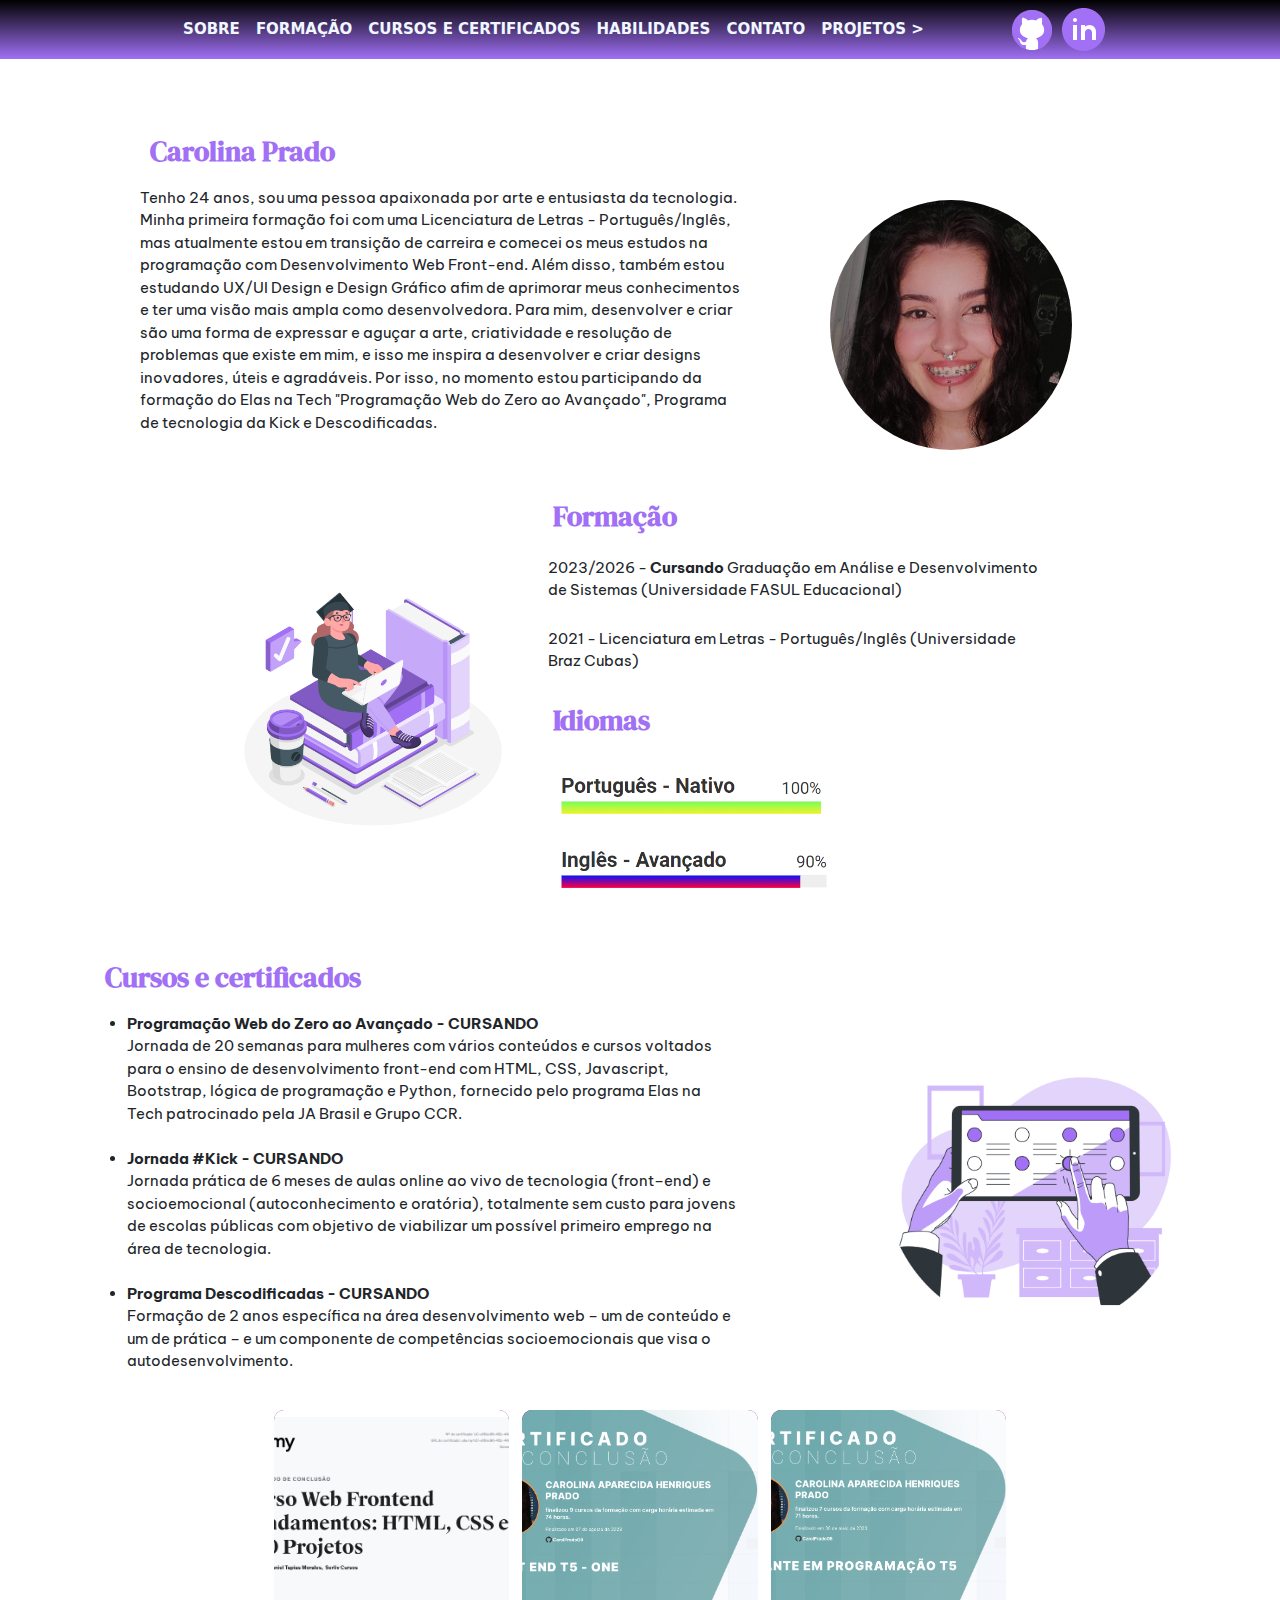
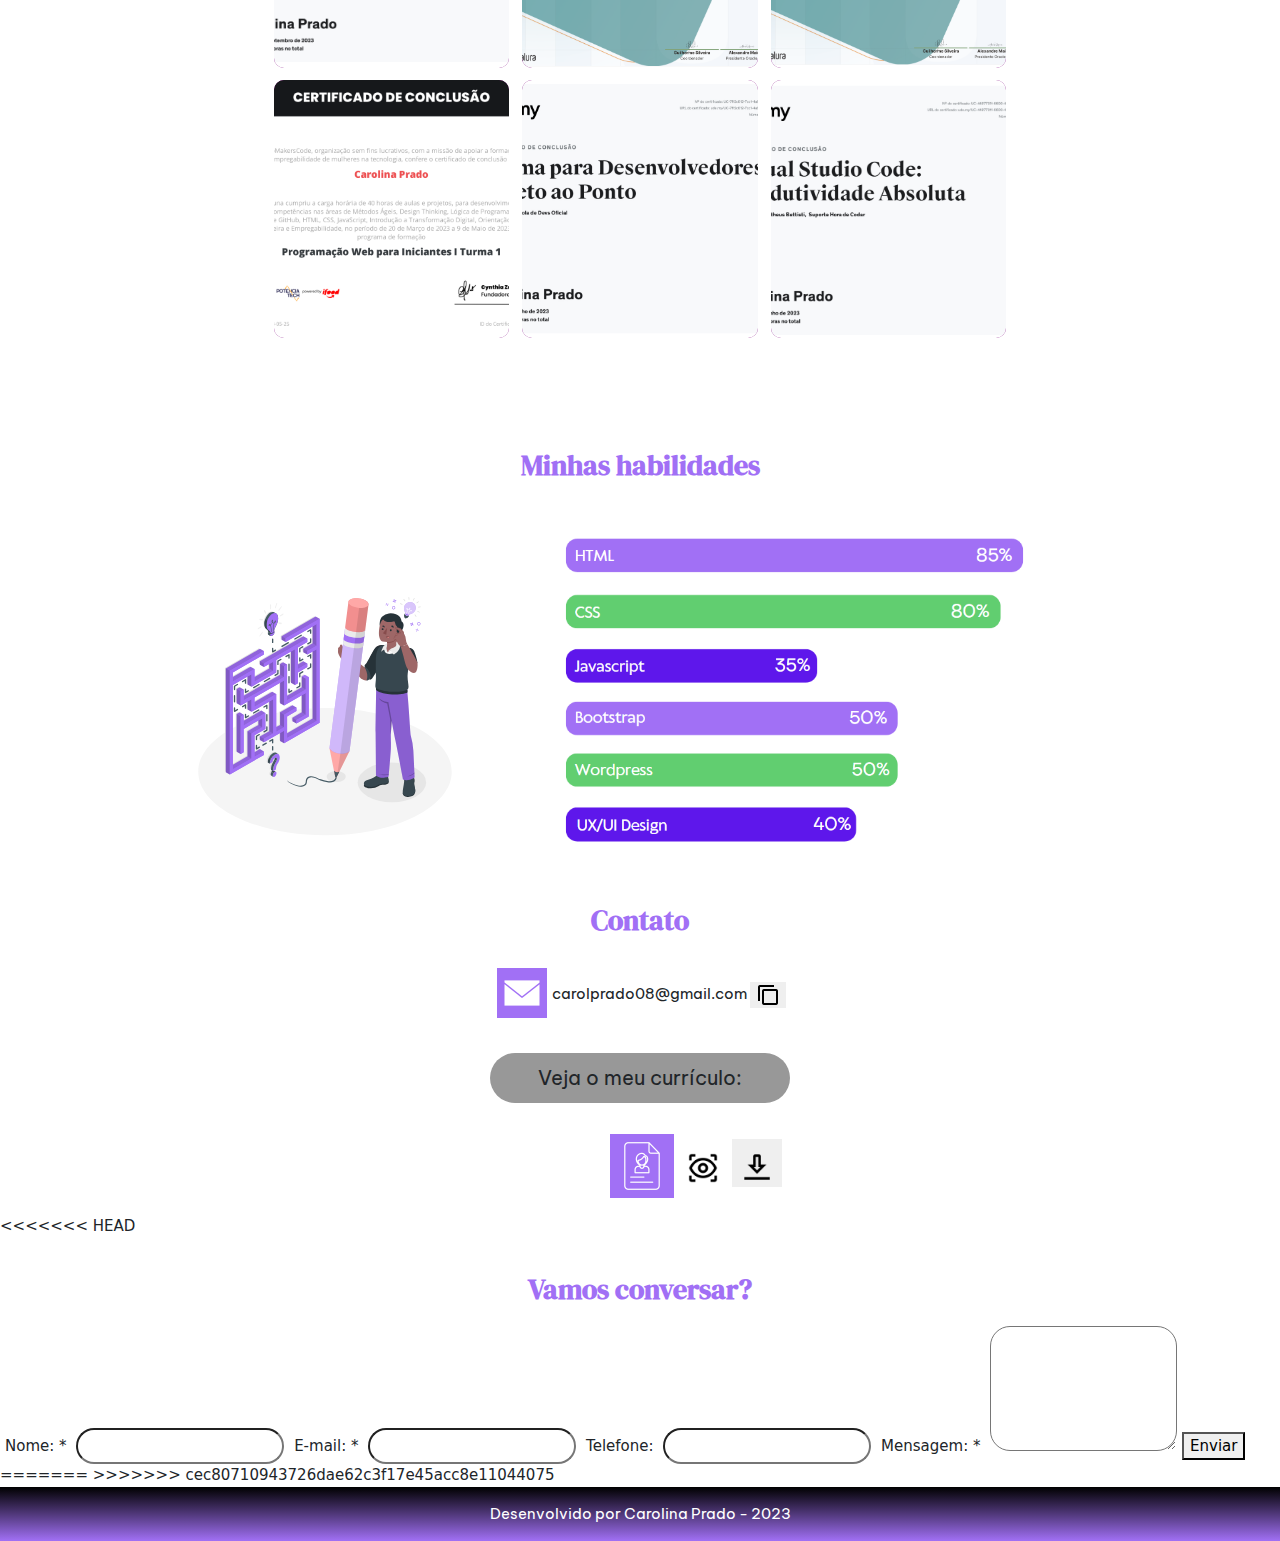
==== commit 64fcaf15: "form funcional" ====
--- a/index.html
+++ b/index.html
@@ -176,6 +176,27 @@
 
         <br><br><br><br><br>
 
+<<<<<<< HEAD
+        <h1 class="title contact-title">Vamos conversar?</h1>
+        
+            <form action="https://formsubmit.co/carolprado08@gmail.com" method="POST">
+                <div class="form-contact">
+                <label for="name">Nome: *</label>
+                <input type="text" name="name" required>
+                <label for="name">E-mail: *</label>
+                <input type="email" name="email" required>
+                <label for="tel">Telefone: </label>
+                <input type="number" name="tel">
+                <label for="message">Mensagem: *</label>
+                <textarea id="message" name="text" id="" cols="20" rows="5" required></textarea>
+                <button type="submit" class="btn-dark hover-botton">Enviar</button>
+                </div>
+            </form>
+        
+       
+       
+=======
+>>>>>>> cec80710943726dae62c3f17e45acc8e11044075
 
         <footer>
             <p>Desenvolvido por Carolina Prado - 2023</p>
--- a/css/style.css
+++ b/css/style.css
@@ -373,6 +373,7 @@
     margin-bottom: 15px;
 }
 
+<<<<<<< HEAD
 .form-contact{
     font-family: 'Be Vietnam Pro', sans-serif;
     display: flex;
@@ -394,6 +395,8 @@
     border-color: #A170F5;
 }
 
+=======
+>>>>>>> cec80710943726dae62c3f17e45acc8e11044075
 .hover-botton{
     width: 100px;
     border-radius: 25px;
@@ -417,4 +420,4 @@
 footer p{
     font-family: 'Be Vietnam Pro', sans-serif;
     margin: 8px;
-}+}
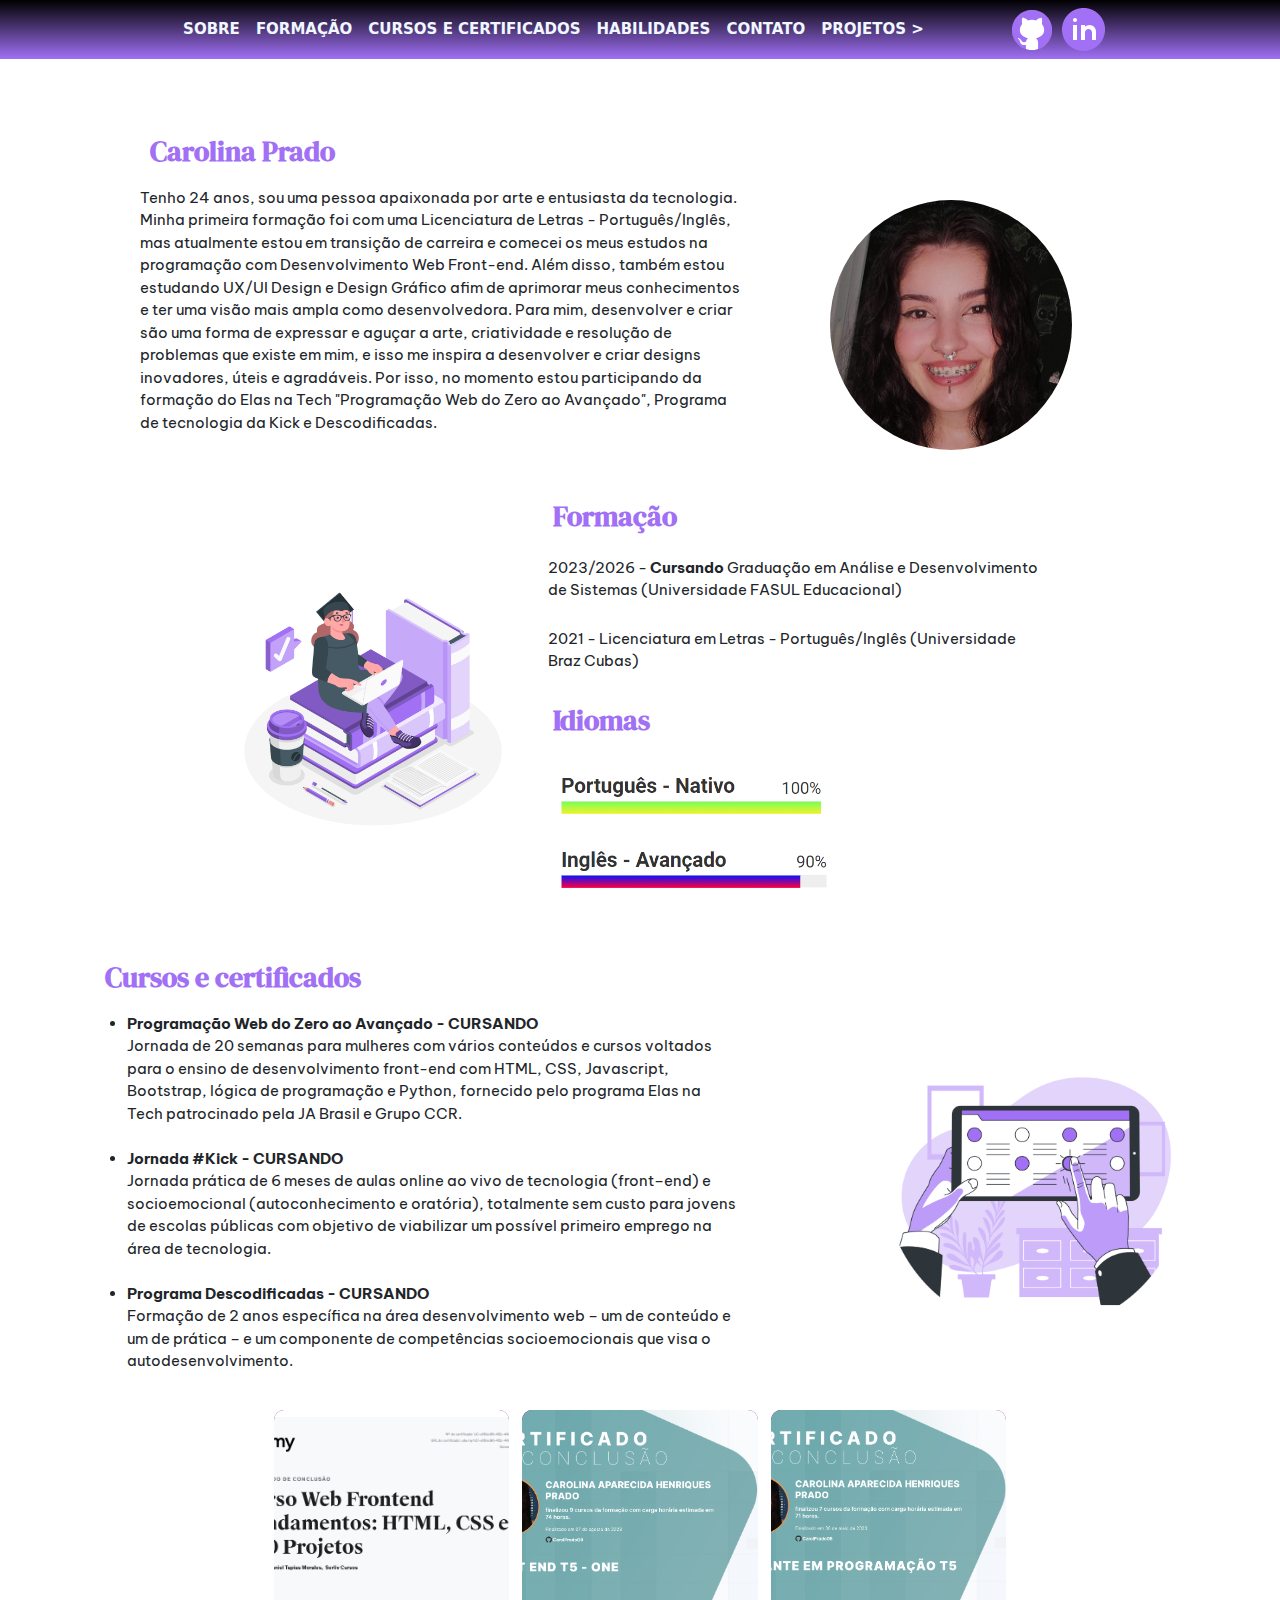
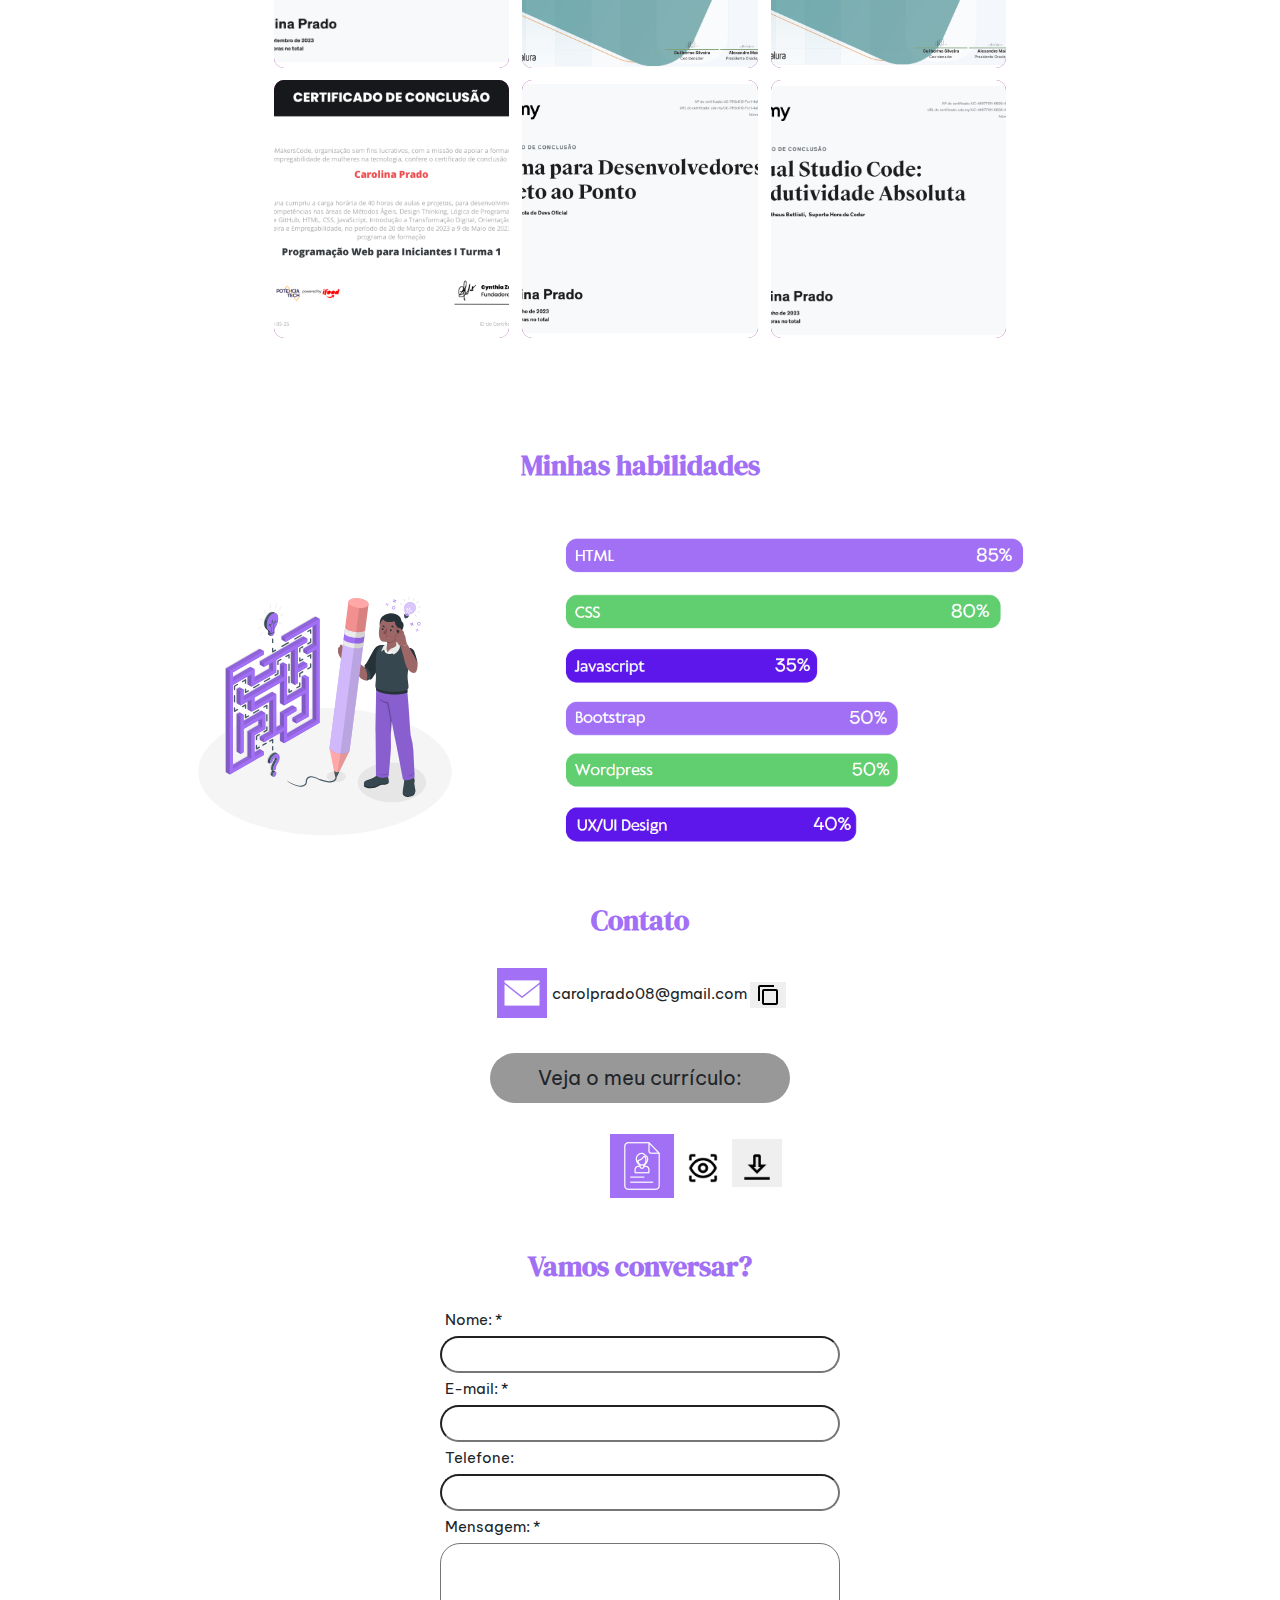
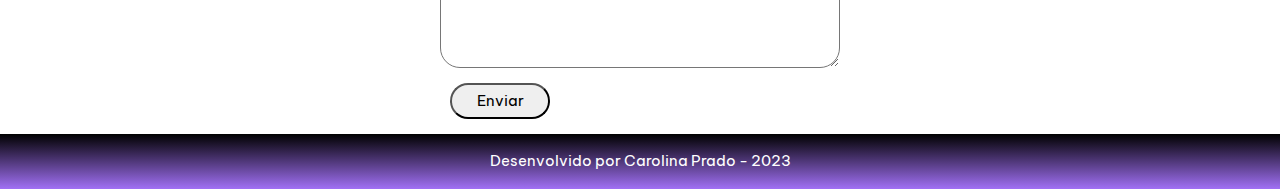
==== commit 9d90e731: "form atualização" ====
--- a/index.html
+++ b/index.html
@@ -176,7 +176,7 @@
 
         <br><br><br><br><br>
 
-<<<<<<< HEAD
+
         <h1 class="title contact-title">Vamos conversar?</h1>
         
             <form action="https://formsubmit.co/carolprado08@gmail.com" method="POST">
@@ -194,9 +194,6 @@
             </form>
         
        
-       
-=======
->>>>>>> cec80710943726dae62c3f17e45acc8e11044075
 
         <footer>
             <p>Desenvolvido por Carolina Prado - 2023</p>
--- a/css/style.css
+++ b/css/style.css
@@ -373,7 +373,6 @@
     margin-bottom: 15px;
 }
 
-<<<<<<< HEAD
 .form-contact{
     font-family: 'Be Vietnam Pro', sans-serif;
     display: flex;
@@ -395,8 +394,6 @@
     border-color: #A170F5;
 }
 
-=======
->>>>>>> cec80710943726dae62c3f17e45acc8e11044075
 .hover-botton{
     width: 100px;
     border-radius: 25px;
